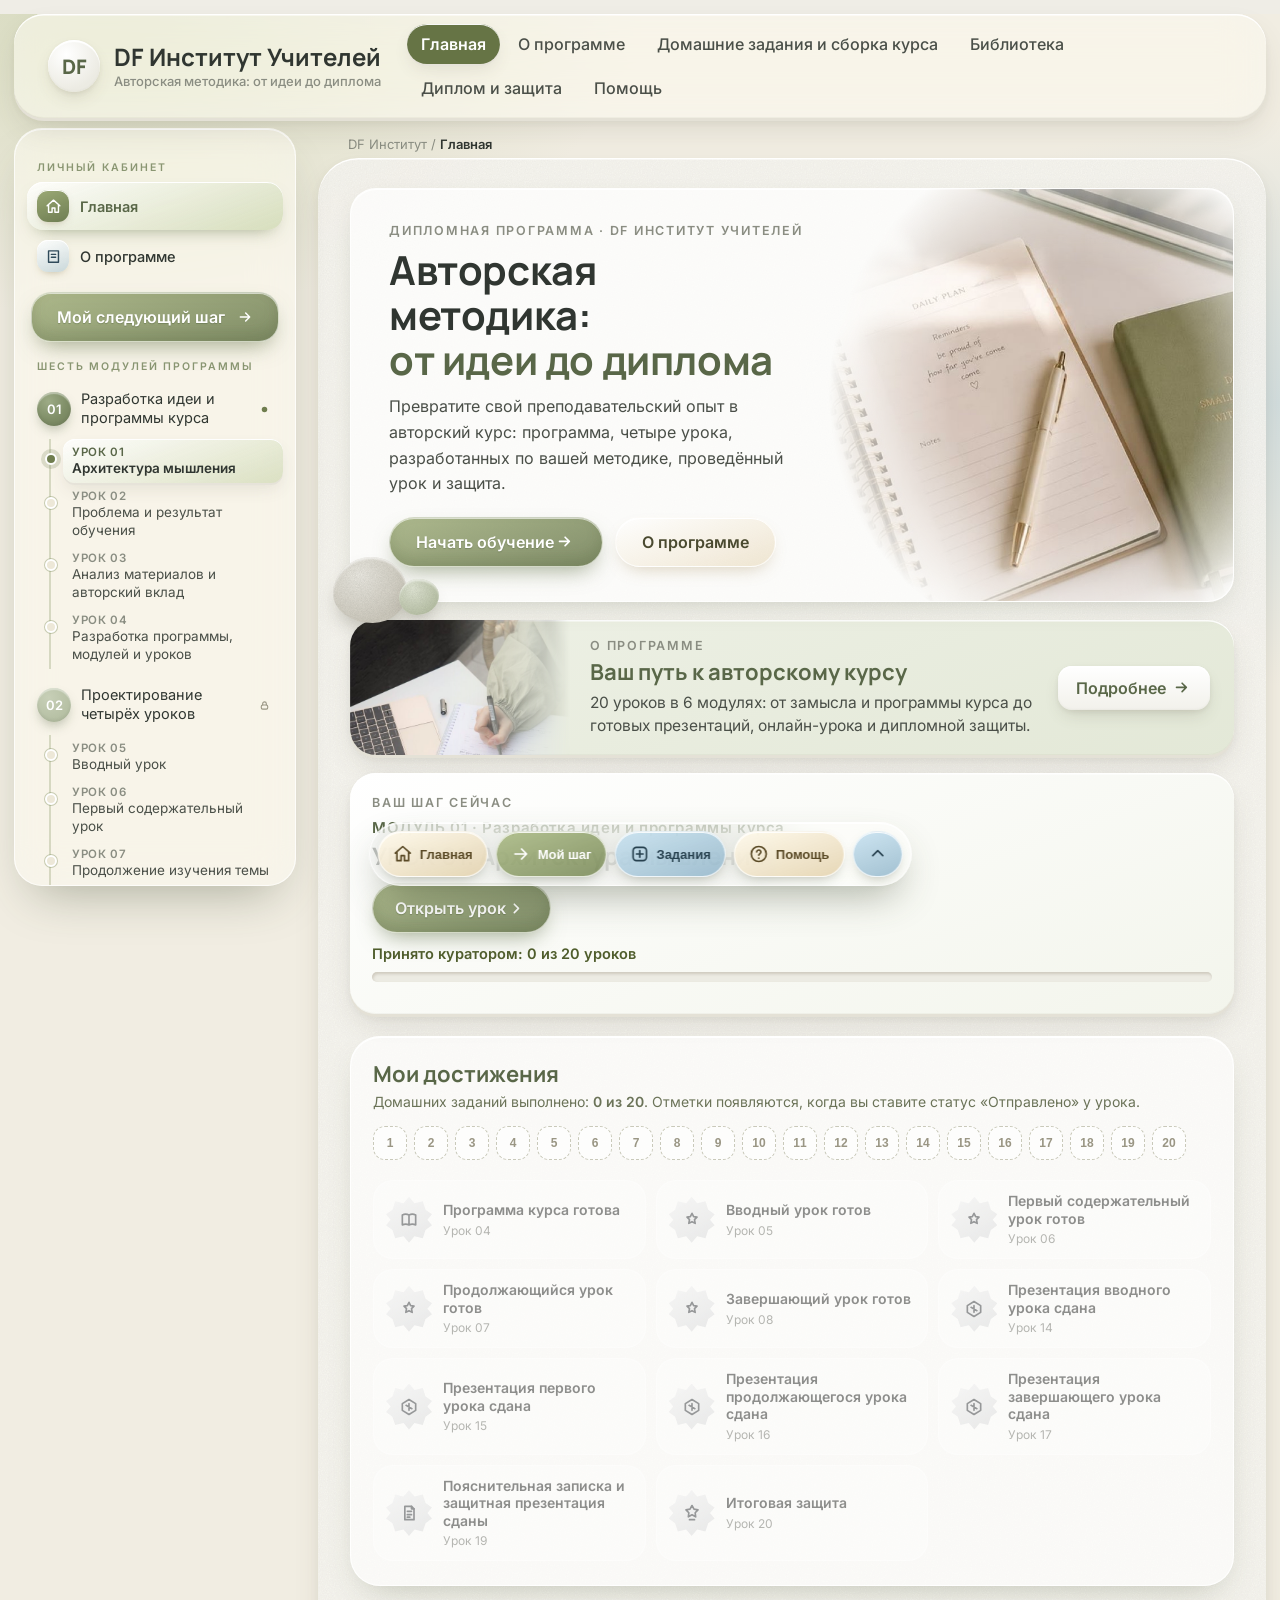
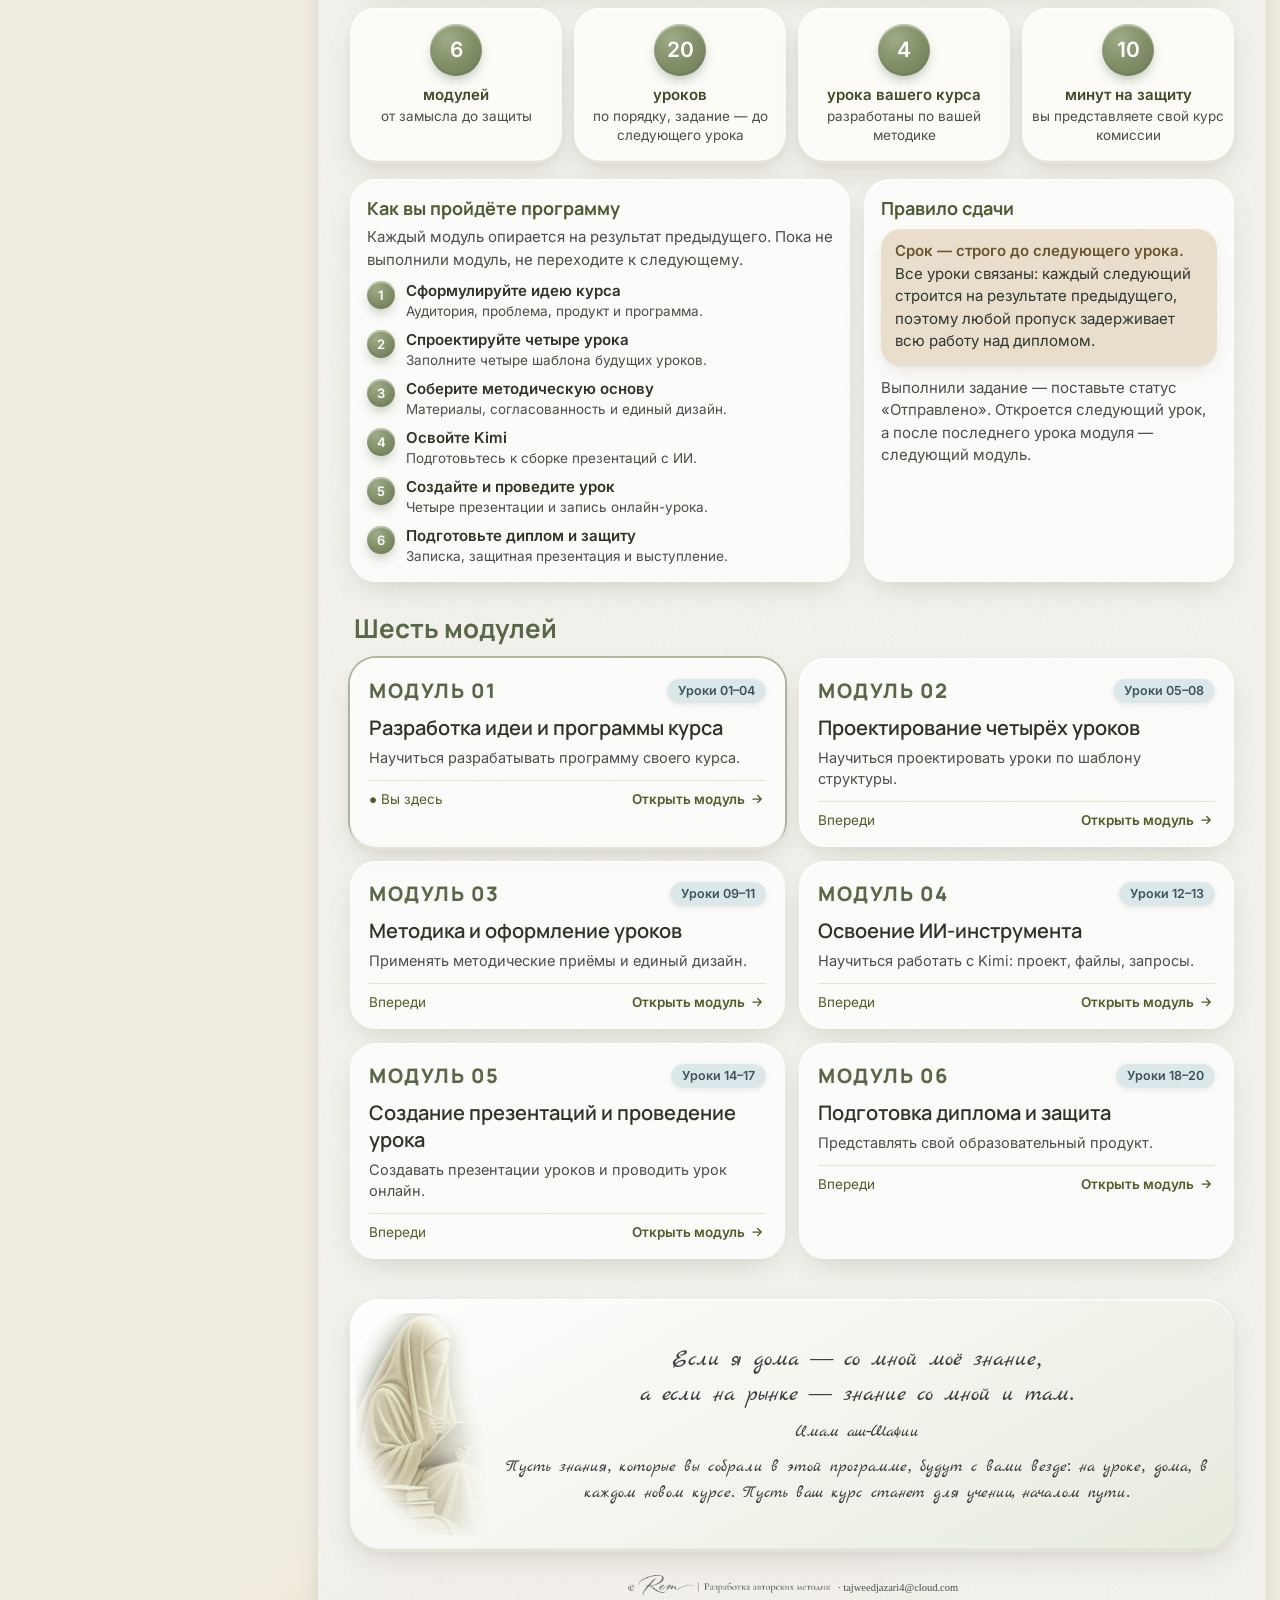
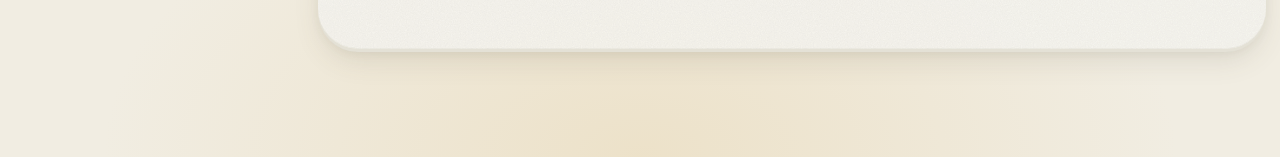
==== preview/index.html @ 0aa02b8a "Урок 1: 19 слайдов, новое ДЗ по шагам (лист замысла и шесть вопросов) Co-Authored-By: Claude Opus 5." ====
<!DOCTYPE html><html lang="ru"><head><meta charset="utf-8"><meta name="viewport" content="width=device-width,initial-scale=1">
<title>Авторская методика: от идеи до диплома · DF Институт Учителей</title><meta name="robots" content="noindex,nofollow">
<link rel="icon" href="icons/icon-192.png" type="image/png"><style>@font-face{font-family:"Marck";src:url(../img/marck.woff2) format("woff2");font-display:swap}
*{box-sizing:border-box}html{scroll-behavior:smooth}
body{margin:0;font-family:"DM Sans","Segoe UI",Arial,sans-serif;color:#2E3328;background:#E9E3D7;-webkit-font-smoothing:antialiased}
a{color:inherit}
.pg{max-width:760px;margin:0 auto;padding:18px 12px 30px}
.board{overflow:hidden;background:#F7F4EC;border-radius:34px;padding:24px 20px 24px;box-shadow:0 30px 60px rgba(120,105,80,.22),inset 0 2px 0 #fff}
.hero{display:flex;align-items:center;gap:14px}
.arch{flex:none;width:130px;height:190px;position:relative;margin-left:-6px}
.arch img{position:absolute;left:50%;bottom:-6px;transform:translateX(-50%);height:196px;opacity:.9}
.htx{flex:1}
.k{font-size:10px;letter-spacing:.16em;color:#7E8C5A;font-weight:700}
h1{font-size:26px;line-height:1.12;margin:6px 0 8px;font-weight:700;color:#3F4A26}h1 em{font-style:normal;color:#7E8C5A}
.lead{font-size:13.5px;line-height:1.55;color:#55594C;margin:0}
.pills{display:flex;gap:9px;margin:18px 0 4px;flex-wrap:wrap}
.p{font-size:13.5px;padding:11px 18px;border-radius:999px;background:#F2EBDB;color:#3E4430;text-decoration:none;box-shadow:5px 6px 12px rgba(160,140,100,.3),-4px -4px 10px #fff;transition:transform .15s}
.p:hover,.ch:hover,.olb:hover,.mat:hover{transform:translateY(-1px)}
.p.on{background:#7E8C5A;color:#fff;box-shadow:5px 7px 14px rgba(100,115,65,.45),inset 0 1px 0 rgba(255,255,255,.35)}
.nums{display:flex;gap:12px;margin:20px 0 6px}.nums div{flex:1;text-align:center;padding:14px 4px;border-radius:24px;background:#F7F4EC;box-shadow:6px 7px 14px rgba(160,145,115,.28),-5px -5px 12px #fff}
.nums b{display:block;width:46px;height:46px;line-height:46px;margin:0 auto 6px;border-radius:50%;font-size:18px;font-weight:700;color:#fff;background:radial-gradient(circle at 35% 30%,#A9B686,#6F7D4E);box-shadow:3px 4px 8px rgba(100,115,65,.4)}
.nums span{font-size:11.5px;color:#55594C}
h2{font-size:20px;font-weight:700;color:#4E5A33;margin:28px 4px 12px}
.bk{position:relative;padding:26px 0 14px;margin-top:6px}.bk img{position:absolute;right:-30px;top:-30px;width:260px;z-index:0;pointer-events:none;filter:saturate(.7)}
.bk h2,.bk p{position:relative;z-index:1}.bk h2{margin:0 0 4px}
.bksub{font-size:13px;color:#55594C;margin:0 4px 12px;line-height:1.5}
.grid{display:grid;grid-template-columns:1fr 1fr;gap:12px}
.card{display:block;text-decoration:none;padding:16px 14px;border-radius:24px;background:#FBF9F3;box-shadow:7px 8px 16px rgba(160,145,115,.26),-5px -5px 12px #fff;position:relative;overflow:hidden}
.card:after{content:"";position:absolute;right:-14px;bottom:-14px;width:58px;height:58px;border-radius:50%;background:radial-gradient(circle at 35% 30%,#F3E7CF,#DCCBA6);opacity:.8}
.card.o:after{background:radial-gradient(circle at 35% 30%,#C9D3AE,#8E9B6B)}
.card b{display:block;font-weight:700;color:#4E5A33;font-size:15px;margin-bottom:4px}.card span{font-size:12.5px;color:#55594C;line-height:1.45;display:block;padding-right:26px}
.card i{display:block;font-style:normal;font-size:12px;font-weight:700;color:#6F7D4E;margin-top:8px}
.box{background:#FBF9F3;border-radius:24px;padding:16px;box-shadow:7px 8px 16px rgba(160,145,115,.26),-5px -5px 12px #fff}
.bt2{display:block;font-weight:700;color:#4E5A33;font-size:16px;margin-bottom:6px}.bp{font-size:13px;line-height:1.5;color:#55594C;margin:0 0 6px}
.olb{display:inline-block;margin-top:6px;font-size:13px;padding:10px 16px;border-radius:999px;background:linear-gradient(150deg,#8E9B6B,#6F7D4E);color:#fff;text-decoration:none;box-shadow:4px 5px 10px rgba(100,115,65,.35);transition:transform .15s}
.steps3{list-style:none;padding:0;margin:0}.steps3 li{font-size:13px;line-height:1.5;color:#55594C;margin-bottom:8px;padding-left:26px;position:relative}.steps3 li b{color:#3F4A26}
.steps3 li:before{content:attr(data-n);position:absolute;left:0;top:1px;width:18px;height:18px;border-radius:50%;background:#7E8C5A;color:#fff;font-size:10px;font-weight:700;text-align:center;line-height:18px}
.calmx,.calm{font-size:12.5px;line-height:1.5;background:rgba(214,222,190,.55);border-radius:14px;padding:9px 12px;color:#3E4430;margin-top:8px}
.warn{font-size:12.5px;line-height:1.5;background:#F4EAD2;border-radius:14px;padding:9px 12px;color:#5A4A26;margin-top:8px}
.bn{font-size:10.5px;letter-spacing:.16em;color:#7E8C5A;font-weight:700;margin:30px 4px 0}
.bh{margin:2px 4px 4px}
.les{background:#FBF9F3;border-radius:24px;padding:13px 14px;margin-bottom:11px;box-shadow:6px 7px 14px rgba(160,145,115,.24),-5px -5px 12px #fff;scroll-margin-top:14px}
.lh{display:flex;align-items:center;gap:12px}
.nm{flex:none;width:40px;height:40px;border-radius:50%;display:flex;align-items:center;justify-content:center;font-size:12.5px;font-weight:700;color:#4E5A33;background:radial-gradient(circle at 35% 30%,#FFFFFF,#E6EAD6);box-shadow:3px 4px 8px rgba(150,140,110,.35),-2px -2px 5px #fff}
.lt{font-size:15.5px;font-weight:700;color:#3F4A26}.tg{margin-left:auto;font-size:11px;color:#6E7A55;font-weight:600;white-space:nowrap}
.ds{font-size:13px;color:#55594C;margin:8px 0 0 52px;line-height:1.5}
.ex{margin:0 0 0 52px}
.ex ol,.ex ul{padding-left:18px;margin:6px 0}.ex li,.ex p{font-size:12.5px;line-height:1.5;color:#55594C}
.more{margin-top:8px;background:#F4F1E7;border-radius:14px;padding:2px 12px}
.more summary{cursor:pointer;font-size:12.5px;font-weight:700;color:#6F7D4E;padding:8px 0;list-style:none}.more summary::-webkit-details-marker{display:none}
.more summary:after{content:" ›";display:inline-block;transition:.2s}.more[open] summary:after{transform:rotate(90deg)}
.mat{margin:10px 0 0 52px;font:inherit;font-size:12.5px;font-weight:700;padding:9px 16px;border:0;border-radius:999px;background:#F2EBDB;color:#4E5A33;cursor:pointer;box-shadow:4px 5px 10px rgba(160,140,100,.3),-3px -3px 8px #fff;transition:transform .15s}
.mat span{display:inline-block;transition:transform .25s}.les.open .mat span{transform:rotate(90deg)}
.les.open .mat{background:#7E8C5A;color:#fff}
.fanw{display:none;flex-wrap:wrap;gap:8px;margin:10px 0 2px 52px;padding:2px 2px 6px}
.les.open .fanw{display:flex}
.ch{flex:none;font-size:12.5px;padding:9px 14px;border-radius:999px;background:#F2EBDB;color:#3E4430;text-decoration:none;white-space:nowrap;box-shadow:4px 5px 10px rgba(160,140,100,.3),-3px -3px 8px #fff;transition:transform .15s}
.les.open .ch{animation:fan .45s calc(var(--i)*.07s) both}
.ch.main{background:#7E8C5A;color:#fff}
@keyframes fan{from{opacity:0;transform:translateX(-30px) rotate(-6deg)}to{opacity:1;transform:none}}
.authorx{display:flex;align-items:center;gap:10px;margin-top:30px;padding:14px 16px 14px 6px;border-radius:24px;overflow:hidden;background:linear-gradient(150deg,#FBF9F3,#E8ECDC);box-shadow:7px 8px 16px rgba(160,145,115,.26),-5px -5px 12px #fff}
.authorx img{flex:none;width:130px;opacity:.95}
.farewell>div{flex:1}
.farewell .ar,.farewell .src,.farewell .wish2{font-family:"Marck",cursive;color:#3A3C3E;text-align:center}
.farewell .ar{font-size:21px;line-height:1.55;margin:0}
.farewell .src{font-size:16px;margin:8px 0 0}
.farewell .wish2{font-size:16px;line-height:1.5;margin:12px 0 0}
footer{display:flex;align-items:center;justify-content:center;gap:6px;margin-top:22px}
footer img{height:25px;opacity:.9}
footer span{font-family:"Crimson Text",Georgia,serif;font-size:9px;color:#4A4C4E;margin-top:6px}
@media(max-width:520px){
 .board{padding:20px 14px 22px;border-radius:28px}
 .arch{width:104px;height:160px}.arch img{height:164px}
 h1{font-size:21px}.lead{font-size:12.5px}
 .ds,.ex,.mat,.fanw{margin-left:0}.ds{margin-top:10px}
 .grid{gap:10px}.card{padding:14px 12px}
 .authorx img{width:100px}.farewell .ar{font-size:18px}.farewell .src,.farewell .wish2{font-size:14px}
 .bk img{width:200px;right:-20px}
}
@media(max-width:360px){.grid{grid-template-columns:1fr}}
/* v2: крупнее шрифт, факты, навигатор, фоновые картинки */
body{font-size:16px}
.k{font-size:11.5px}h1{font-size:32px}.lead{font-size:16px;line-height:1.6}
.p{font-size:15px}h2{font-size:24px}.bksub{font-size:15px}
.card b{font-size:17px}.card span{font-size:14.5px}.card i{font-size:14px}
.bt2{font-size:18px}.bp{font-size:15px}.olb{font-size:15px}
.steps3 li{font-size:15px}.steps3 li:before{width:20px;height:20px;line-height:20px;font-size:11px}
.calmx,.calm,.warn{font-size:14.5px}
.bn{font-size:12.5px}.lt{font-size:17.5px}.tg{font-size:12.5px}.nm{width:44px;height:44px;font-size:14px}
.ds{font-size:15px;margin-left:56px}.ex{margin-left:56px}.ex li,.ex p{font-size:14.5px}.more summary{font-size:14.5px}
.mat{font-size:14.5px;margin-left:56px}.fanw{margin-left:56px}.ch{font-size:14px;padding:10px 15px}
.farewell .ar{font-size:23px}.farewell .src{font-size:17px}.farewell .wish2{font-size:17px}
footer span{font-size:10.5px}footer img{height:28px}
.facts{display:grid;grid-template-columns:repeat(4,minmax(0,1fr));gap:12px;margin:22px 0 6px}
.facts>div{display:flex;flex-direction:column;align-items:center;text-align:center;gap:8px;padding:16px 10px;border-radius:24px;background:#F7F4EC;box-shadow:6px 7px 14px rgba(160,145,115,.28),-5px -5px 12px #fff}
.facts b{width:52px;height:52px;line-height:52px;border-radius:50%;font-size:21px;font-weight:700;color:#fff;background:radial-gradient(circle at 35% 30%,#A9B686,#6F7D4E);box-shadow:3px 4px 8px rgba(100,115,65,.4)}
.facts span{font-size:13.5px;line-height:1.4;color:#55594C}.facts strong{display:block;font-size:15px;color:#3F4A26;margin-bottom:2px}
.navg{display:grid;grid-template-columns:repeat(3,minmax(0,1fr));gap:12px;counter-reset:m}
.mod{position:relative;display:flex;flex-direction:column;gap:3px;padding:16px 14px 16px;border-radius:24px;text-decoration:none;background:#FBF9F3;box-shadow:7px 8px 16px rgba(160,145,115,.26),-5px -5px 12px #fff;transition:transform .15s}
.mod:hover{transform:translateY(-2px)}
.mod.o{background:linear-gradient(150deg,#FBF9F3,#E8ECDC)}
.mn{width:34px;height:34px;line-height:34px;text-align:center;border-radius:50%;font-weight:700;font-size:15px;color:#fff;background:radial-gradient(circle at 35% 30%,#A9B686,#6F7D4E);margin-bottom:6px}
.mod b{font-size:17px;color:#3F4A26}.mod small{font-size:13px;font-weight:700;color:#7E8C5A}.mod em{font-style:normal;font-size:14px;line-height:1.4;color:#55594C;margin-top:4px}
.bgimg{position:relative;height:0;z-index:0;pointer-events:none}
.bgimg img{position:absolute;opacity:.85}
.bgimg.l img{width:330px;right:-60px;top:-40px}
.bgimg.r img{width:280px;right:-50px;top:-30px}
h2,.bn,.bh,.bksub,.box,.les,.grid{position:relative;z-index:1}
@media(max-width:720px){.facts{grid-template-columns:repeat(2,minmax(0,1fr))}.navg{grid-template-columns:repeat(2,minmax(0,1fr))}}
@media(max-width:520px){
 h1{font-size:25px}.lead{font-size:15px}
 .ds,.ex,.mat,.fanw{margin-left:0}
 .bgimg.l img{width:240px;right:-50px}.bgimg.r img{width:200px;right:-40px}
 .farewell .ar{font-size:19px}.farewell .src,.farewell .wish2{font-size:15px}
 .mod{padding:14px 12px}.mod em{font-size:13px}
}
/* v3: фон по бокам, шире колонка */
.pg{max-width:900px;position:relative;z-index:1}
.sidebg{position:fixed;inset:0;z-index:0;pointer-events:none;overflow:hidden}
.sidebg img{position:absolute;opacity:.75}
.sidebg .sl{width:min(560px,42vw);left:-120px;top:12vh}
.sidebg .sr{width:min(480px,36vw);right:-110px;bottom:4vh}
@media(max-width:1100px){.sidebg{display:none}}
@media(max-width:520px){
 .grid{grid-template-columns:1fr}
 .hero{flex-direction:column;align-items:flex-start;gap:0}
 .arch{width:100%;height:150px;margin:0}.arch img{height:160px;left:50%}
 .card span{padding-right:30px}
}
/* v4: контраст текста + новые блоки */
.lead,.bksub,.card span,.bp,.steps3 li,.ds,.ex li,.ex p,.facts span,.mod em,.nums span{color:#33372D}
.k,.bn,.mod small,.card i,.tg{color:#4F5D2C}
h1 em{color:#5F6E36}
.p{color:#2E3328}
.pills{gap:8px}.p{padding:10px 15px;font-size:14.5px}
.cont{margin:18px 0 6px;padding:18px;border-radius:24px;background:linear-gradient(150deg,#FBF9F3,#E8ECDC);box-shadow:7px 8px 16px rgba(160,145,115,.26),-5px -5px 12px #fff}
.ctop{display:flex;justify-content:space-between;align-items:baseline;gap:10px;flex-wrap:wrap}.ctop b{font-size:18px;color:#3F4A26}.ctop span{font-size:14.5px;font-weight:700;color:#4F5D2C}
.bar{height:10px;border-radius:99px;background:#E6E0CF;margin:10px 0 10px;overflow:hidden;box-shadow:inset 1px 2px 3px rgba(120,105,80,.25)}.bar i{display:block;height:100%;border-radius:99px;background:linear-gradient(90deg,#A9B686,#6F7D4E);transition:width .4s}
.cont p{font-size:15.5px;color:#2E3328;margin:0 0 4px}
.mgoal{display:grid;grid-template-columns:repeat(3,minmax(0,1fr));gap:8px;margin:8px 0 14px}
.mgoal div{background:rgba(214,222,190,.5);border-radius:16px;padding:10px 12px;font-size:14px;line-height:1.45;color:#2E3328}
.mgoal b{display:block;font-size:12px;letter-spacing:.06em;text-transform:uppercase;color:#4F5D2C;margin-bottom:3px}
.row{display:flex;align-items:center;gap:10px;flex-wrap:wrap;margin:10px 0 0 56px}.row .mat{margin:0}
.stl{font-size:13.5px;color:#33372D;display:flex;align-items:center;gap:6px}
.sts{font:inherit;font-size:13.5px;padding:8px 10px;border-radius:999px;border:1px solid #DCD3BF;background:#fff;color:#2E3328}
.les[data-st="Принято"] .nm{background:radial-gradient(circle at 35% 30%,#A9B686,#6F7D4E);color:#fff}
.les[data-st="Требуется доработка"] .sts{border-color:#C9A24E;background:#FBF2DC}
.les[data-st="Принято"] .sts{border-color:#8E9B6B;background:#EEF2E2}
.ch.add{background:transparent;box-shadow:none;border:1.5px solid #CFC5AE;color:#3E4430}
.legend{display:flex;gap:8px;flex-wrap:wrap;margin:0 4px 10px}.legend .ch{font-size:13px;padding:7px 12px;cursor:default}
.st5 li{margin-bottom:6px}.mk{background:#FFE36A;border-radius:4px;padding:0 3px}.mk2{background:#E3E9D2;border-radius:4px;padding:0 3px}
.lib{display:grid;grid-template-columns:repeat(2,minmax(0,1fr));gap:6px 20px}
.libg b{display:block;font-size:16px;color:#3F4A26;margin:6px 0 4px}.libg ul{margin:0 0 8px;padding-left:18px}.libg li{font-size:14.5px;line-height:1.6}
.libg a{color:#3B4722;text-decoration-color:#B9C2A8;text-underline-offset:3px}
.pf{display:grid;grid-template-columns:repeat(2,minmax(0,1fr));gap:8px}
.pfi{display:flex;gap:10px;align-items:flex-start;padding:8px;border-radius:14px;cursor:pointer}.pfi input{width:20px;height:20px;accent-color:#6F7D4E;margin-top:2px;flex:none}
.pfi b{display:block;font-size:15px;color:#2E3328}.pfi small{font-size:13px;color:#4A4E42}
.qa{background:#F4F1E7}.qa p{font-size:14.5px;line-height:1.55;color:#2E3328;margin:0 0 10px}
.gl{display:grid;grid-template-columns:repeat(2,minmax(0,1fr));gap:10px 20px}
.gi b{display:block;font-size:15.5px;color:#3F4A26}.gi span{font-size:14.5px;line-height:1.5;color:#33372D}
@media(max-width:720px){.mgoal,.lib,.pf,.gl{grid-template-columns:1fr}}
@media(max-width:520px){.row{margin-left:0}.p{font-size:14px;padding:9px 13px}}
.more summary{color:#3F4A26}html{scroll-behavior:auto}
.rule{margin:0 4px 12px;padding:12px 14px;border-radius:16px;background:#F4EAD2;color:#3A3020;font-size:15px;line-height:1.5;box-shadow:inset 0 0 0 1.5px #E2CFA0}.rule b{color:#5A4214}
/* v6: архитектура личного кабинета */
body{background:#EEE9DD}
.sidebar{position:fixed;inset:0 auto 0 0;width:286px;background:#F7F4EC;padding:20px 14px 24px;overflow:auto;z-index:40;box-shadow:8px 0 30px rgba(120,105,80,.16);border-radius:0 28px 28px 0}
.brand{display:flex;gap:10px;align-items:center;padding:0 6px 16px;margin-bottom:4px;border-bottom:1px solid #E2DCCB;text-decoration:none}
.brand img{width:44px;height:44px;object-fit:cover;object-position:top;border-radius:14px;background:#E8ECDC}
.brand b{display:block;font-size:13px;letter-spacing:.14em;color:#3F4A26}.brand small{font-size:10px;letter-spacing:.1em;color:#4F5D2C}
.label{font-size:11px;letter-spacing:.15em;color:#6E7A55;font-weight:800;margin:20px 10px 8px;text-transform:uppercase}
.nav{display:block;padding:10px 12px;margin:2px 0;border-radius:14px;color:#33372D;text-decoration:none;font-size:15px}
.nav:hover,.modnav:hover{background:#EFEADC}.nav.active,.modnav.active{background:#E3E9D2;color:#2E3328;font-weight:700}
.sgo{display:block;text-align:center;margin:10px 4px 0;padding:11px;border-radius:999px;background:linear-gradient(150deg,#8E9B6B,#6F7D4E);color:#fff;font-weight:700;font-size:14.5px;text-decoration:none;box-shadow:4px 5px 10px rgba(100,115,65,.35)}
.modnav{display:flex;gap:10px;align-items:center;padding:9px 10px;margin:2px 0;border-radius:14px;text-decoration:none;color:#33372D;font-size:14.5px;line-height:1.3}
.mb{flex:none;width:34px;height:34px;line-height:34px;text-align:center;border-radius:50%;font-weight:700;font-size:13px;color:#fff;background:radial-gradient(circle at 35% 30%,#A9B686,#6F7D4E)}
.mt{flex:1}.modnav i{font-style:normal;font-size:13px}
.modnav.done i:after{content:"✓";color:#5F6E36;font-weight:700}.modnav.cur i:after{content:"●";color:#6F7D4E}.modnav.lock i:after{content:"🔒";font-size:11px;opacity:.6}
.modnav.lock{color:#8D8A7E}.modnav.lock .mb{background:#CFC9B8}
main{margin-left:286px;min-width:0}
.top{position:sticky;top:0;z-index:20;height:60px;display:flex;align-items:center;gap:12px;padding:0 30px;background:rgba(247,244,236,.94);backdrop-filter:blur(6px);border-bottom:1px solid #E2DCCB;font-size:14px;color:#4F5D2C}
.top b{color:#2E3328}
.burger{display:none;border:0;background:linear-gradient(150deg,#8E9B6B,#6F7D4E);color:#fff;font-size:18px;width:42px;height:42px;border-radius:14px;cursor:pointer}
.content{max-width:980px;margin:0 auto;padding:28px 30px 60px}
.page{display:none}.page.active{display:block}
.ph{margin:6px 0 10px}
.hero{background:#F7F4EC;border-radius:30px;padding:20px 24px;box-shadow:10px 14px 30px rgba(120,105,80,.18),inset 0 2px 0 #fff}
.step{margin:18px 0 6px;padding:22px;border-radius:26px;background:linear-gradient(150deg,#FBF9F3,#DFE6CC);box-shadow:8px 10px 20px rgba(140,130,95,.28),-5px -5px 12px #fff;border:2px solid #C9D3AE}
.sk{font-size:12px;letter-spacing:.16em;font-weight:700;color:#4F5D2C}
.sw{font-size:15px;font-weight:800;letter-spacing:.04em;color:#4F5D2C;margin-top:8px}
.sn{font-size:24px;font-weight:700;color:#2E3328;margin:4px 0 6px;line-height:1.25}
.smsg{font-size:15px;font-weight:700;color:#3A5016;background:#fff;border-radius:12px;padding:8px 12px;margin:6px 0}
.olb.big{font-size:16px;padding:12px 22px;margin:6px 0 12px}
.grid2{display:grid;grid-template-columns:1.15fr .85fr;gap:14px;margin-top:18px}
.steps6{list-style:none;margin:10px 0 0;padding:0;display:grid;gap:10px}.steps6 li{display:flex;gap:11px;align-items:flex-start}
.dot{flex:none;width:28px;height:28px;line-height:28px;text-align:center;border-radius:50%;font-size:13px;font-weight:800;color:#fff;background:radial-gradient(circle at 35% 30%,#A9B686,#6F7D4E)}
.steps6 b{display:block;font-size:15px;color:#2E3328}.steps6 small{font-size:13.5px;color:#4A4E42}
.rule{margin:8px 0 0}
.mcards{display:grid;grid-template-columns:repeat(2,minmax(0,1fr));gap:14px}
.mcard{display:block;text-decoration:none;padding:18px;border-radius:24px;background:#FBF9F3;box-shadow:7px 8px 16px rgba(160,145,115,.26),-5px -5px 12px #fff;transition:transform .15s}
.mcard:hover{transform:translateY(-2px)}
.mtop{display:flex;justify-content:space-between;align-items:center;gap:8px}
.mno{font-size:20px;font-weight:800;letter-spacing:.08em;color:#5F6E36}
.tag{font-size:12.5px;font-weight:700;color:#4F5D2C;background:#E8ECDC;border-radius:999px;padding:5px 11px;white-space:nowrap}
.mcard h3{font-size:19px;color:#2E3328;margin:10px 0 6px}.mcard p{font-size:14.5px;color:#33372D;margin:0 0 12px;line-height:1.45}
.mfoot{display:flex;justify-content:space-between;border-top:1px solid #E8E2D2;padding-top:10px;font-size:13.5px;color:#4F5D2C}
.mcard.cur{box-shadow:0 0 0 2.5px #7E8C5A,7px 8px 16px rgba(160,145,115,.26)}.mcard.lock{opacity:.62}
/* страница модуля */
.mhero{background:#F7F4EC;border-radius:30px;padding:24px 26px;box-shadow:10px 14px 30px rgba(120,105,80,.18),inset 0 2px 0 #fff}
.mbig{font-size:clamp(40px,6vw,64px);line-height:1;font-weight:800;letter-spacing:.06em;color:#7E8C5A}
.mhero h1{font-size:30px;margin:8px 0 10px}
.mst{font-size:15px;font-weight:700;color:#4F5D2C;margin:12px 0 4px}
.msec.lock .mst{color:#7A6A42}
.acts{display:grid;grid-template-columns:repeat(3,minmax(0,1fr));gap:10px;margin:16px 0 22px}
.acts div{background:#FBF9F3;border-radius:18px;padding:13px 14px;box-shadow:5px 6px 12px rgba(160,145,115,.22),-4px -4px 10px #fff}
.acts b{display:block;font-size:14.5px;color:#3F4A26}.acts span{font-size:13.5px;color:#33372D;line-height:1.4}
.les{padding:20px 22px;margin-bottom:16px;scroll-margin-top:76px}
.lhd{display:flex;align-items:center;gap:10px;flex-wrap:wrap}
.ubig{font-size:clamp(28px,4vw,38px);line-height:1;font-weight:800;letter-spacing:.06em;color:#7E8C5A}
.kind{font-size:12.5px;font-weight:700;color:#4F5D2C;background:#EEF2E2;border-radius:999px;padding:5px 11px}
.les h3.lt{display:block;font-size:22px;line-height:1.25;color:#2E3328;margin:10px 0 2px}
.les .ds,.les .ex,.les .row,.les .fanw{margin-left:0}
.now,.okm{display:none;font-size:12.5px;font-weight:700;border-radius:999px;padding:4px 11px}
.now{color:#fff;background:#6F7D4E}.okm{color:#4F5D2C;background:#E3E9D2}
.les.cur{box-shadow:0 0 0 2.5px #7E8C5A,8px 10px 18px rgba(140,130,95,.3)}
.les.cur .now,.les.done .okm{display:inline-block}
.lockn{display:none;margin-top:8px;font-size:14.5px;color:#6E6650}
.les.lock{background:#F1EDE3;box-shadow:none;border:1.5px dashed #D8D0BC}
.les.lock .ubig{color:#B8B19F}.les.lock h3.lt{color:#8D8A7E}
.les.lock .lockn{display:block}.les.lock .lbody{display:none}
.ch.pres{background:#7E8C5A;color:#fff}
.ch.skl{background:#E3E9D2;color:#2E3328;box-shadow:4px 5px 10px rgba(130,140,100,.3),-3px -3px 8px #fff}
.endm{margin-top:22px;display:flex;justify-content:space-between;align-items:center;gap:16px;padding:20px 22px;border-radius:24px;background:linear-gradient(150deg,#FBF9F3,#E8ECDC);box-shadow:7px 8px 16px rgba(160,145,115,.26),-5px -5px 12px #fff}
.endm b{font-size:19px;color:#3F4A26}.endm p{font-size:14.5px;color:#33372D;margin:4px 0 0}
.endlock{display:none}.msec:not(.done) .endlock{display:block}.msec:not(.done) .endm .olb{opacity:.45;pointer-events:none}
.shade{display:none}
.farewell{margin-top:40px}
@media(max-width:900px){
 .sidebar{transform:translateX(-105%);transition:transform .25s;width:min(310px,86vw)}
 body.navon .sidebar{transform:none}body.navon .shade{display:block;position:fixed;inset:0;background:rgba(40,40,30,.35);z-index:35}
 main{margin-left:0}.burger{display:block}.top{padding:0 14px}
 .content{padding:18px 14px 50px}
 .grid2,.mcards,.acts{grid-template-columns:1fr}
 .endm{flex-direction:column;align-items:flex-start}
}
@media(max-width:520px){.les{padding:16px}.les h3.lt{font-size:19px}.mhero{padding:18px}.mhero h1{font-size:24px}.sn{font-size:20px}}
/* v7: академический дизайн DF Института */
@font-face{font-family:Manrope;font-weight:600;src:url(img/manrope-cyrillic-600-normal.woff2) format("woff2");unicode-range:U+0400-045F,U+0490-0491,U+04B0-04B1,U+2116}
@font-face{font-family:Manrope;font-weight:700;src:url(img/manrope-cyrillic-700-normal.woff2) format("woff2");unicode-range:U+0400-045F,U+0490-0491,U+04B0-04B1,U+2116}
@font-face{font-family:Manrope;font-weight:800;src:url(img/manrope-cyrillic-800-normal.woff2) format("woff2");unicode-range:U+0400-045F,U+0490-0491,U+04B0-04B1,U+2116}
@font-face{font-family:Manrope;font-weight:600;src:url(img/manrope-latin-600-normal.woff2) format("woff2")}
@font-face{font-family:Manrope;font-weight:700;src:url(img/manrope-latin-700-normal.woff2) format("woff2")}
@font-face{font-family:Manrope;font-weight:800;src:url(img/manrope-latin-800-normal.woff2) format("woff2")}
@font-face{font-family:Inter;font-weight:400;src:url(img/inter-cyrillic-400-normal.woff2) format("woff2");unicode-range:U+0400-045F,U+0490-0491,U+04B0-04B1,U+2116}
@font-face{font-family:Inter;font-weight:500;src:url(img/inter-cyrillic-500-normal.woff2) format("woff2");unicode-range:U+0400-045F,U+0490-0491,U+04B0-04B1,U+2116}
@font-face{font-family:Inter;font-weight:600;src:url(img/inter-cyrillic-600-normal.woff2) format("woff2");unicode-range:U+0400-045F,U+0490-0491,U+04B0-04B1,U+2116}
@font-face{font-family:Inter;font-weight:400;src:url(img/inter-latin-400-normal.woff2) format("woff2")}
@font-face{font-family:Inter;font-weight:500;src:url(img/inter-latin-500-normal.woff2) format("woff2")}
@font-face{font-family:Inter;font-weight:600;src:url(img/inter-latin-600-normal.woff2) format("woff2")}
:root{--milk:#F7F6F1;--white:#FFFFFF;--sage:#E7EBDD;--olive:#7F8E67;--dolive:#596748;--blue:#DCE7E9;--sand:#E9DDCB;--ink:#303631;--cap:#8A8D82;
 --emb:0 1px 0 rgba(255,255,255,.9) inset,0 -1px 0 rgba(48,54,49,.05) inset,0 10px 26px rgba(70,72,55,.09),0 2px 5px rgba(70,72,55,.06)}
body{background:var(--milk);color:var(--ink);font-family:Inter,"Segoe UI",Arial,sans-serif;font-size:16px}
h1,h2,h3,.mbig,.ubig,.mno,.sn,.bt2,.lt,.mcard h3,.logo b,.endm b{font-family:Manrope,Inter,sans-serif}
h1{font-size:40px;font-weight:700;color:var(--ink);letter-spacing:-.01em}h1 em{color:var(--dolive);font-style:normal}
h2{font-size:26px;font-weight:700;color:var(--dolive)}h3,.mcard h3{font-size:20px;font-weight:600}
.k,.sk,.label,.mgoal b{color:var(--cap);font-family:Inter,sans-serif;font-weight:600;font-size:12.5px;letter-spacing:.14em}
.lead,.bp,.ds,.card span,.steps6 small,.acts span,.mcard p,.endm p,.facts span,.ex li,.ex p,.gi span,.qa p{color:#4A4F48}
/* шапка */
.mast{position:fixed;top:0;left:0;right:0;height:104px;z-index:50;display:flex;align-items:center;gap:26px;padding:0 34px;background:var(--white);box-shadow:0 1px 0 #ECEAE2,0 8px 24px rgba(70,72,55,.06)}
.logo{display:flex;align-items:center;gap:14px;text-decoration:none;flex:none}
.lg{width:52px;height:52px;border-radius:15px;display:grid;place-items:center;font:800 20px Manrope,sans-serif;color:var(--dolive);background:linear-gradient(160deg,#FFFFFF,#EEF0E6);box-shadow:inset 0 1px 0 #fff,inset 0 -2px 3px rgba(89,103,72,.12),0 4px 10px rgba(70,72,55,.14)}
.logo b{display:block;font-size:24px;font-weight:700;color:var(--ink);line-height:1.15}.logo small{display:block;font-size:13px;color:var(--cap);font-weight:500;margin-top:2px}
.topnav{display:flex;gap:4px;margin-left:auto;flex-wrap:wrap}
.topnav a{font-size:16px;font-weight:500;color:#4A4F48;text-decoration:none;padding:10px 14px;border-radius:12px}
.topnav a:hover{background:var(--milk)}.topnav a.active{color:var(--dolive);background:var(--sage);font-weight:600}
.sidebar{top:104px;border-radius:0 24px 0 0;background:var(--white);width:290px;box-shadow:1px 0 0 #ECEAE2;padding-top:10px}
main{margin-left:290px;padding-top:104px}
.crumbs{max-width:980px;margin:0 auto;padding:16px 30px 0;font-size:13px;color:var(--cap)}.crumbs b{color:var(--ink)}
.content{padding-top:12px}
.nav,.modnav{color:var(--ink)}.nav.active,.modnav.active{background:var(--sage);color:var(--dolive)}
.mb,.dot,.facts b{background:linear-gradient(160deg,#93A27A,#6E7D57);box-shadow:inset 0 1px 0 rgba(255,255,255,.35),inset 0 -2px 3px rgba(0,0,0,.12),0 3px 7px rgba(89,103,72,.3)}
.modnav.lock .mb{background:#E3E2DA;color:#9A9C92;box-shadow:inset 0 1px 0 #fff}
/* кнопки выпуклые, тиснение */
.btn3d,.olb,.sgo{display:inline-flex;align-items:center;justify-content:center;min-height:48px;padding:0 24px;border-radius:14px;font:600 16px Inter,sans-serif;color:#fff;text-decoration:none;border:0;cursor:pointer;
 background:linear-gradient(180deg,#93A27A 0%,#7F8E67 55%,#717F5B 100%);
 box-shadow:inset 0 1px 0 rgba(255,255,255,.45),inset 0 -2px 0 rgba(48,54,49,.18),0 6px 14px rgba(89,103,72,.28),0 1px 2px rgba(48,54,49,.15);transition:transform .15s,box-shadow .15s}
.btn3d:hover,.olb:hover,.sgo:hover{transform:translateY(-1px)}
.btn3d:active,.olb:active{transform:translateY(1px);box-shadow:inset 0 2px 4px rgba(48,54,49,.25)}
.btn3d.alt{color:var(--dolive);background:linear-gradient(180deg,#FFFFFF,#EFEFE8);box-shadow:inset 0 1px 0 #fff,inset 0 -2px 0 rgba(89,103,72,.12),0 5px 12px rgba(70,72,55,.12),0 0 0 1px #E2E3D9}
.sgo{display:flex;margin:10px 6px 0}
.olb.big{min-height:50px;font-size:16px}
.mat,.ch{min-height:46px;display:inline-flex;align-items:center;border-radius:14px;font-family:Inter,sans-serif;font-weight:600;font-size:15px;padding:0 18px;color:var(--dolive);
 background:linear-gradient(180deg,#FFFFFF,#F1F1EA);box-shadow:inset 0 1px 0 #fff,inset 0 -2px 0 rgba(89,103,72,.1),0 4px 10px rgba(70,72,55,.1),0 0 0 1px #E4E4DA}
.les.open .mat,.ch.main,.ch.pres{color:#fff;background:linear-gradient(180deg,#93A27A,#7F8E67 55%,#717F5B);box-shadow:inset 0 1px 0 rgba(255,255,255,.45),inset 0 -2px 0 rgba(48,54,49,.18),0 5px 12px rgba(89,103,72,.26)}
.ch.skl{color:var(--ink);background:linear-gradient(180deg,#EAF1F2,#DCE7E9);box-shadow:inset 0 1px 0 #fff,inset 0 -2px 0 rgba(60,90,100,.1),0 4px 10px rgba(70,90,95,.12)}
.ch.add{background:transparent;box-shadow:0 0 0 1.5px #D9D8CE;color:#4A4F48}
.sts{min-height:44px;border-radius:12px;border:1px solid #E0E0D6;font-family:Inter,sans-serif}
/* карточки — белые, тиснение */
.box,.card,.les,.mcard,.mhero,.acts div,.facts>div,.hero,.endm{background:var(--white);border-radius:22px;box-shadow:var(--emb)}
.facts>div{min-height:118px}
.card.o{background:var(--blue)}.card:after{display:none}
.rule{background:var(--sand);box-shadow:none;color:var(--ink);border-radius:16px}.rule b{color:#6B5530}
.warn{background:var(--sand)}.calm,.calmx{background:var(--blue);color:var(--ink)}
.mgoal div{background:var(--milk);box-shadow:inset 0 0 0 1px #ECEBE3}
.mgoal div:nth-child(2){background:var(--sage)}.mgoal div:nth-child(3){background:var(--blue)}
.acts div:nth-child(2){background:#FBFBF8}
.step{background:var(--white);border:0;box-shadow:var(--emb),inset 4px 0 0 var(--olive)}
.sw{color:var(--dolive)}.sn{color:var(--ink)}
.smsg{background:var(--sage);color:var(--dolive)}
.bar{background:#ECEBE3}.bar i{background:linear-gradient(90deg,#A3B18A,#7F8E67)}
.mbig,.ubig{color:var(--dolive)}.mno{color:var(--dolive)}
.tag,.kind{background:var(--blue);color:#3E5358}
.mcard.cur{box-shadow:var(--emb),0 0 0 2px var(--olive)}
.les.cur{box-shadow:var(--emb),0 0 0 2px var(--olive)}
.les.lock{background:#F2F1EB;border:1.5px dashed #DDDCD2}
.now{background:var(--olive)}.okm{background:var(--sage);color:var(--dolive)}
.endm{background:linear-gradient(150deg,#FFFFFF,var(--sage))}
.qa,.more{background:var(--milk)}
/* первый экран с картинкой, растворённой в фоне */
.hero2{position:relative;display:grid;grid-template-columns:1.05fr .95fr;align-items:center;min-height:290px;border-radius:24px;overflow:hidden;background:linear-gradient(110deg,#FFFFFF 40%,#F3F3EC);box-shadow:var(--emb)}
.hero2 .htx{padding:34px 10px 34px 38px;position:relative;z-index:2}
.hero2 h1{margin:10px 0 12px}
.hbtns{display:flex;gap:12px;flex-wrap:wrap;margin-top:20px}
.himg{position:relative;align-self:stretch;min-height:290px}
.himg img{position:absolute;inset:0;width:100%;height:100%;object-fit:cover;
 -webkit-mask-image:radial-gradient(ellipse 75% 80% at 62% 50%,#000 40%,transparent 78%);mask-image:radial-gradient(ellipse 75% 80% at 62% 50%,#000 40%,transparent 78%)}
.aboutb{display:flex;align-items:center;gap:20px;margin:18px 0 6px;min-height:132px;border-radius:24px;background:var(--sage);text-decoration:none;overflow:hidden;box-shadow:var(--emb)}
.aimg{flex:none;width:220px;align-self:stretch;position:relative}
.aimg img{position:absolute;inset:0;width:100%;height:100%;object-fit:cover;-webkit-mask-image:linear-gradient(90deg,#000 45%,transparent 100%);mask-image:linear-gradient(90deg,#000 45%,transparent 100%)}
.atx{flex:1;padding:18px 0}.atx b{display:block;font:700 22px Manrope,sans-serif;color:var(--dolive);margin:4px 0}.atx span{font-size:15.5px;color:#4A4F48;line-height:1.5}
.ago{flex:none;margin-right:24px;font-weight:600;color:var(--dolive);padding:12px 18px;border-radius:14px;background:linear-gradient(180deg,#fff,#F1F1EA);box-shadow:inset 0 1px 0 #fff,0 4px 10px rgba(70,72,55,.1)}
.phead{display:grid;grid-template-columns:1fr 300px;align-items:center;gap:10px;min-height:170px;margin-bottom:10px}
.pimg{position:relative;height:190px}
.pimg img{position:absolute;inset:0;width:100%;height:100%;object-fit:cover;-webkit-mask-image:radial-gradient(ellipse 70% 72% at 50% 50%,#000 38%,transparent 76%);mask-image:radial-gradient(ellipse 70% 72% at 50% 50%,#000 38%,transparent 76%)}
.farewell{background:linear-gradient(150deg,#FFFFFF,var(--sage))}
@media(max-width:1180px){.topnav{display:none}}
@media(max-width:900px){
 .mast{height:72px;padding:0 14px;gap:12px}.lg{width:44px;height:44px;font-size:17px}.logo b{font-size:17px}.logo small{font-size:11.5px}
 .sidebar{top:0;z-index:60;border-radius:0 24px 24px 0}body.navon .shade{z-index:55}
 main{margin-left:0;padding-top:72px}.crumbs{padding:12px 14px 0}
 h1{font-size:29px}h2{font-size:22px}
 .hero2{grid-template-columns:1fr}.hero2 .htx{padding:26px 20px 6px}.himg{min-height:200px;order:-1}
 .himg img{-webkit-mask-image:radial-gradient(ellipse 72% 68% at 50% 52%,#000 32%,transparent 74%);mask-image:radial-gradient(ellipse 72% 68% at 50% 52%,#000 32%,transparent 74%)}
 .aboutb{flex-wrap:wrap;gap:0}.aimg{width:100%;height:130px}.aimg img{-webkit-mask-image:radial-gradient(ellipse 70% 80% at 50% 40%,#000 25%,transparent 75%);mask-image:radial-gradient(ellipse 70% 80% at 50% 40%,#000 25%,transparent 75%)}
 .atx{padding:6px 18px}.ago{margin:8px 18px 18px}
 .phead{grid-template-columns:1fr}.pimg{height:170px;order:-1}
}
.mbig{font-size:clamp(30px,4.5vw,48px)}
.ubig{font-size:clamp(25px,3.6vw,34px)}
/* v8: уроки в навигаторе, всё открыто, просмотр презентаций */
.sls{margin:0 0 8px 27px;padding-left:12px;border-left:2px solid #ECEBE3}
.sl{display:block;padding:6px 8px;border-radius:10px;text-decoration:none;font-size:13.5px;line-height:1.3;color:#4A4F48}
.sl b{display:block;font-size:11.5px;letter-spacing:.06em;text-transform:uppercase;color:var(--cap);font-weight:600}
.sl:hover{background:var(--milk)}
.sl.cur{background:var(--sage);color:var(--ink);font-weight:600}.sl.cur b{color:var(--dolive)}
.sl.done b:after{content:" ✓";color:var(--dolive)}
.modnav.lock{color:var(--ink)}.modnav.lock .mb{background:linear-gradient(160deg,#B9C3A6,#98A684);color:#fff}
.modnav.lock i:after{content:""}
.mcard.lock{opacity:1}
.les.lock{background:var(--white);border:0;box-shadow:var(--emb)}
.les.lock .ubig{color:var(--dolive)}.les.lock h3.lt{color:var(--ink)}
.les.lock .lockn{display:none}.les.lock .lbody{display:block}
.msec.lock .mst{color:var(--cap)}
.endlock{display:none!important}.msec:not(.done) .endm .olb{opacity:1;pointer-events:auto}
/* просмотр презентации */
.vwr{position:fixed;inset:0;z-index:100;display:flex;align-items:center;justify-content:center;padding:18px;background:rgba(247,246,241,.62);-webkit-backdrop-filter:blur(16px);backdrop-filter:blur(16px)}
.vwr[hidden]{display:none}
.vcard{position:relative;width:min(1040px,100%);max-height:100%;display:flex;flex-direction:column;overflow:hidden;border-radius:30px;color:var(--ink);background:radial-gradient(120% 90% at 50% 0,#FFFFFF 0,#F4F3EC 55%,#E9EDDF 100%);box-shadow:0 1.5px 0 #fff inset,0 3px 0 #E1DED2,0 30px 70px -20px rgba(48,54,49,.38),0 8px 20px rgba(48,54,49,.10);animation:vin .42s cubic-bezier(.2,.8,.2,1)}
@keyframes vin{from{opacity:0;transform:translateY(14px) scale(.965)}to{opacity:1;transform:none}}
.vtop{display:flex;align-items:center;gap:14px;padding:16px 18px 6px 24px}
.vtop b{flex:1;font:700 17px/1.25 Manrope,Inter,sans-serif;color:#1F2321}.vtop span{font:600 14px Manrope,Inter,sans-serif;color:#596748;background:#E7EBDD;padding:6px 12px;border-radius:12px}
#vx{border:0;width:44px;height:44px;border-radius:15px;font-size:18px;color:var(--ink);background:linear-gradient(180deg,#fff,#ECECE4);cursor:pointer;box-shadow:inset 0 1px 0 #fff,0 4px 10px rgba(48,54,49,.18)}
.vstage{position:relative;height:clamp(250px,46vh,420px);margin:4px 0 0}
.vst{position:absolute;inset:0;perspective:1500px;touch-action:pan-y;cursor:grab;-webkit-user-select:none;user-select:none}
.vst:active{cursor:grabbing}
.vsl{position:absolute;left:50%;top:50%;width:min(62%,700px);aspect-ratio:16/9;object-fit:cover;border-radius:18px;background:#fff;box-shadow:0 22px 44px -14px rgba(48,54,49,.42),0 4px 10px rgba(48,54,49,.12);transform:translate(-50%,-50%) translateX(calc(var(--d)*60%)) rotateY(calc(var(--d)*-18deg)) scale(calc(1 - var(--d)*var(--d)*.12));transition:transform .55s cubic-bezier(.22,.8,.24,1),opacity .45s,filter .45s;will-change:transform}
.vsl.s{cursor:pointer}
.vnav{position:absolute;top:50%;transform:translateY(-50%);z-index:30;width:50px;height:50px;border:0;border-radius:50%;font-size:30px;line-height:1;color:var(--dolive);cursor:pointer;background:linear-gradient(180deg,#fff,#ECECE4);box-shadow:inset 0 1px 0 #fff,0 6px 16px rgba(48,54,49,.24)}
.vnav:disabled{opacity:.35;cursor:default}
.vp{left:14px}.vn{right:14px}
.vbar{height:5px;margin:14px 28px 0;border-radius:3px;background:#DFE3D4;overflow:hidden}.vbar i{display:block;height:100%;width:0;border-radius:3px;background:linear-gradient(90deg,#7F8E67,#596748);transition:width .5s cubic-bezier(.22,.8,.24,1)}
.vhint{text-align:center;color:#4A5149;font-size:13.5px;padding:10px 0 16px}
@media(max-width:700px){.vstage{height:56vw;min-height:200px}.vwr{padding:10px}.vcard{border-radius:24px}.vsl{width:78%;transform:translate(-50%,-50%) translateX(calc(var(--d)*64%)) rotateY(calc(var(--d)*-14deg)) scale(calc(1 - var(--d)*var(--d)*.12))}.vnav{width:42px;height:42px;font-size:24px}.vp{left:6px}.vn{right:6px}.vtop{padding:12px 12px 4px 16px}.vtop b{font-size:15px}}
/* v9: тактильный 3D-макет — claymorphism + мягкий неоморфизм */
:root{
 --base:#EFEDE6;--panel:#F7F6F1;--card:#FCFBF8;
 --grain:url("data:image/svg+xml,%3Csvg xmlns='http://www.w3.org/2000/svg' width='220' height='220'%3E%3Cfilter id='n'%3E%3CfeTurbulence type='fractalNoise' baseFrequency='.85' numOctaves='3' stitchTiles='stitch'/%3E%3CfeColorMatrix values='0 0 0 0 .35 0 0 0 0 .34 0 0 0 0 .3 0 0 0 .5 0'/%3E%3C/filter%3E%3Crect width='100%25' height='100%25' filter='url(%23n)' opacity='.22'/%3E%3C/svg%3E");
 --stone:url("data:image/svg+xml,%3Csvg xmlns='http://www.w3.org/2000/svg' width='160' height='160'%3E%3Cfilter id='s'%3E%3CfeTurbulence type='fractalNoise' baseFrequency='1.6' numOctaves='2' stitchTiles='stitch'/%3E%3CfeColorMatrix values='0 0 0 0 .3 0 0 0 0 .3 0 0 0 0 .26 0 0 0 .9 0'/%3E%3C/filter%3E%3Crect width='100%25' height='100%25' filter='url(%23s)' opacity='.35'/%3E%3C/svg%3E");
 --lift:0 1.5px 0 rgba(255,255,255,.95) inset,0 -1px 0 rgba(120,115,95,.06) inset,0 3px 0 #E4E1D6,0 14px 30px -6px rgba(84,80,62,.16),0 4px 10px rgba(84,80,62,.06);
 --liftS:0 1px 0 rgba(255,255,255,.95) inset,0 2px 0 #E6E3D9,0 8px 18px -4px rgba(84,80,62,.14);
 --clay:inset 0 2px 1px rgba(255,255,255,.42),inset 0 -1px 2px rgba(48,54,49,.06),0 8px 18px -4px rgba(89,103,72,.38),0 2px 4px rgba(89,103,72,.18);
 --clayL:inset 0 2px 1px rgba(255,255,255,1),inset 0 -1px 2px rgba(120,115,95,.06),0 8px 18px -5px rgba(84,80,62,.2),0 2px 4px rgba(84,80,62,.08);
}
/* основа: матовая штукатурка */
body{background-color:var(--base);background-image:var(--grain),radial-gradient(1200px 700px at 15% -10%,#F6F5F0,transparent 60%),radial-gradient(900px 600px at 100% 100%,#E7E5DC,transparent 60%)!important;background-attachment:fixed}
/* шапка — парящая панель */
.mast,.kmast{top:14px;left:14px;right:14px;border-radius:30px;background:var(--panel)!important;background-image:var(--grain)!important;box-shadow:var(--lift)!important}
.lg,.klg{border-radius:50%!important;background:radial-gradient(circle at 35% 28%,#FFFFFF,#ECEBE3 70%)!important;box-shadow:var(--clayL)!important}
.topnav a,.ktop a{border-radius:999px}
.topnav a.active{background:var(--sage);box-shadow:var(--liftS)}
/* боковая панель — отдельный объект */
.sidebar{top:132px!important;left:14px;bottom:14px;width:290px;border-radius:30px!important;background:var(--panel)!important;background-image:var(--grain)!important;box-shadow:var(--lift)!important;padding:14px 12px 22px}
.kside{top:118px;left:14px;bottom:14px;border-radius:30px;background:var(--panel)!important;background-image:var(--grain)!important;box-shadow:var(--lift)!important}
main{margin-left:318px!important;padding-top:132px!important}
.kmain{margin-left:328px;padding-top:112px}
.crumbs{padding-top:4px}
/* большая панель контента */
.content{background:rgba(247,246,241,.86);background-image:var(--grain);border-radius:40px;box-shadow:var(--lift);margin:6px 14px 24px 0!important;padding:30px 32px 50px!important;max-width:1020px}
/* карточки — матовая плотная бумага / керамика */
.box,.card,.les,.mcard,.mhero,.acts div,.facts>div,.endm,.step,.hero2,.aboutb,.kmain .doc,.lib,.pf{border-radius:26px!important;background-color:var(--card);box-shadow:var(--lift)!important;border:0}
.les.cur,.mcard.cur{box-shadow:var(--lift),0 0 0 2px rgba(127,142,103,.55)!important}
.step{background:linear-gradient(160deg,#FFFFFF,#F3F5EC)!important}
.aboutb{background:linear-gradient(160deg,#EEF1E6,#E3E8D7)!important}
.card.o{background:linear-gradient(160deg,#E8F0F1,#DCE7E9)!important}
.mgoal div{border-radius:18px;box-shadow:var(--liftS)!important}
.rule{border-radius:20px!important;box-shadow:var(--liftS)!important}
.tag,.kind,.now,.okm{border-radius:999px;box-shadow:inset 0 1px 0 rgba(255,255,255,.7),0 2px 5px rgba(84,80,62,.1)}
/* кнопки — накладные капсулы из матового силикона */
.btn3d,.olb,.sgo,.kback,.kpn a{border-radius:999px!important;min-height:50px;padding:0 26px;
 background:linear-gradient(180deg,#8D9C74 0%,#7F8E67 60%,#76855F 100%)!important;box-shadow:var(--clay)!important;color:#fff!important}
.btn3d.alt,.ago,.kpn a{color:var(--dolive)!important;background:linear-gradient(180deg,#FFFFFF,#F2F1EB)!important;box-shadow:var(--clayL)!important}
.btn3d:hover,.olb:hover,.sgo:hover,.kback:hover{transform:translateY(-2px)}
.btn3d:active,.olb:active{transform:translateY(0);box-shadow:var(--clay)!important}
.mat,.ch{border-radius:999px!important;min-height:48px;padding:0 22px;box-shadow:var(--clayL)!important;background:linear-gradient(180deg,#FFFFFF,#F2F1EB)!important}
.les.open .mat,.ch.main,.ch.pres{background:linear-gradient(180deg,#8D9C74,#7F8E67 60%,#76855F)!important;box-shadow:var(--clay)!important;color:#fff!important}
.ch.skl{background:linear-gradient(180deg,#EEF4F5,#DCE7E9)!important;box-shadow:inset 0 2px 1px rgba(255,255,255,.9),0 8px 18px -5px rgba(70,95,100,.25),0 2px 4px rgba(70,95,100,.1)!important}
.ch.add{background:var(--card)!important;box-shadow:var(--clayL)!important}
.sts{border-radius:999px!important;border:0!important;background:var(--card)!important;box-shadow:inset 0 1px 3px rgba(84,80,62,.12),0 1px 0 #fff!important;padding:0 14px}
.nav,.modnav,.sl{border-radius:999px}
.modnav{border-radius:22px}
.nav.active,.modnav.active,.sl.cur{background:linear-gradient(180deg,#EEF1E6,#E4E9D8)!important;box-shadow:var(--liftS)}
.kside .kgh{border-radius:999px!important;box-shadow:var(--clayL)!important}
.kside .kgrp.on .kgh{box-shadow:var(--clayL),0 0 0 1.5px rgba(127,142,103,.4)!important}
/* круглые объёмные элементы — глина */
.mb,.dot,.facts b,.kgh .kn,.smn,.vnav,#vx{border-radius:50%!important;box-shadow:inset 0 2px 1px rgba(255,255,255,.4),inset 0 -2px 3px rgba(48,54,49,.08),0 6px 12px -3px rgba(89,103,72,.4)!important}
.mb,.dot,.facts b,.kgh .kn{background:radial-gradient(circle at 34% 28%,#9DAB86,#7F8E67 55%,#6F7D59)!important}
.modnav.lock .mb{background:radial-gradient(circle at 34% 28%,#C7CFB7,#AEB99B)!important}
.vnav,#vx{background:radial-gradient(circle at 34% 28%,#FFFFFF,#ECEBE3)!important;border-radius:50%!important}
/* декоративные камни */
.hero2{position:relative;overflow:visible!important}
.hero2:before,.hero2:after{content:"";position:absolute;border-radius:50%;pointer-events:none;z-index:3;background-image:var(--stone)}
.hero2:before{width:74px;height:66px;left:-18px;bottom:-22px;background-color:#D9D6CB;background-image:var(--stone),radial-gradient(circle at 35% 28%,#EEECE5,#CFCBBF 70%);box-shadow:inset 0 2px 2px rgba(255,255,255,.6),0 12px 20px -6px rgba(84,80,62,.35);border-radius:52% 48% 46% 54%/56% 52% 48% 44%}
.hero2:after{width:40px;height:36px;left:48px;bottom:-14px;background-image:var(--stone),radial-gradient(circle at 35% 28%,#E3E9D7,#B9C3A6 72%);box-shadow:inset 0 2px 2px rgba(255,255,255,.55),0 10px 16px -6px rgba(84,80,62,.35);border-radius:48% 52% 55% 45%/52% 46% 54% 48%}
.himg{overflow:hidden;border-radius:0 26px 26px 0}
.mhero{position:relative}
.mhero:after{content:"";position:absolute;right:26px;top:24px;width:58px;height:52px;background-image:var(--stone),radial-gradient(circle at 35% 28%,#EEF2F2,#C9D8DB 72%);border-radius:52% 48% 46% 54%/56% 52% 48% 44%;box-shadow:inset 0 2px 2px rgba(255,255,255,.6),0 12px 18px -6px rgba(84,80,62,.3)}
.farewell{box-shadow:var(--lift)!important;border-radius:30px!important}
@media(max-width:900px){
 .mast,.kmast{top:8px;left:8px;right:8px;border-radius:24px}
 .sidebar,.kside{top:0!important;left:0;bottom:0;border-radius:0 28px 28px 0!important}
 main{margin-left:0!important;padding-top:88px!important}.kmain{margin-left:0;padding-top:84px}
 .content{margin:4px 8px 18px!important;padding:18px 14px 40px!important;border-radius:30px}
 .mhero:after{width:40px;height:36px;right:16px;top:16px}
}
body:before{content:"";position:fixed;top:0;left:0;right:0;height:14px;background:var(--base);z-index:49}
@media(max-width:900px){body:before{height:8px}}
</style><link rel="stylesheet" href="glass2027.css?v=9"><link rel="stylesheet" href="dostizheniya.css?v=2"><link rel="stylesheet" href="offline.css?v=2"></head><body><a class="skip" href="#main">Перейти к содержимому</a>
<aside class="sidebar" id="sidebar">
<div class="label">Личный кабинет</div>
<a class="nav" data-p="home" href="#home">⌂ Главная</a><a class="nav" data-p="about" href="#about">▤ О программе</a>
<a class="sgo" id="sgo" href="#z1">▶ Мой следующий шаг</a>
<div class="label">Шесть модулей программы</div><a class="modnav" data-m="1" href="#m1"><span class="mb">01</span><span class="mt">Разработка идеи и программы курса</span><i></i></a><div class="sls"><a class="sl" data-n="1" href="#z1"><b>Урок 01</b><span>Архитектура мышления</span></a><a class="sl" data-n="2" href="#z2"><b>Урок 02</b><span>Проблема и результат обучения</span></a><a class="sl" data-n="3" href="#z3"><b>Урок 03</b><span>Анализ материалов и авторский вклад</span></a><a class="sl" data-n="4" href="#z4"><b>Урок 04</b><span>Разработка программы, модулей и уроков</span></a></div><a class="modnav" data-m="2" href="#m2"><span class="mb">02</span><span class="mt">Проектирование четырёх уроков</span><i></i></a><div class="sls"><a class="sl" data-n="5" href="#z5"><b>Урок 05</b><span>Вводный урок</span></a><a class="sl" data-n="6" href="#z6"><b>Урок 06</b><span>Первый содержательный урок</span></a><a class="sl" data-n="7" href="#z7"><b>Урок 07</b><span>Продолжение изучения темы</span></a><a class="sl" data-n="8" href="#z8"><b>Урок 08</b><span>Итоговый урок и проверка знаний</span></a></div><a class="modnav" data-m="3" href="#m3"><span class="mb">03</span><span class="mt">Методика и оформление уроков</span><i></i></a><div class="sls"><a class="sl" data-n="9" href="#z9"><b>Урок 09</b><span>Банк учебных материалов и приёмов</span></a><a class="sl" data-n="10" href="#z10"><b>Урок 10</b><span>Проверка структуры четырёх уроков</span></a><a class="sl" data-n="11" href="#z11"><b>Урок 11</b><span>Разработка единого дизайна</span></a></div><a class="modnav" data-m="4" href="#m4"><span class="mb">04</span><span class="mt">Освоение ИИ-инструмента</span><i></i></a><div class="sls"><a class="sl" data-n="12" href="#z12"><b>Урок 12</b><span>Начало работы с Kimi</span></a><a class="sl" data-n="13" href="#z13"><b>Урок 13</b><span>Создание презентаций с помощью Kimi</span></a></div><a class="modnav" data-m="5" href="#m5"><span class="mb">05</span><span class="mt">Создание презентаций и проведение урока</span><i></i></a><div class="sls"><a class="sl" data-n="14" href="#z14"><b>Урок 14</b><span>Создание презентации вводного урока</span></a><a class="sl" data-n="15" href="#z15"><b>Урок 15</b><span>Создание презентации первого содержательного урока</span></a><a class="sl" data-n="16" href="#z16"><b>Урок 16</b><span>Создание презентации продолжающегося урока</span></a><a class="sl" data-n="17" href="#z17"><b>Урок 17</b><span>Создание презентации завершающего урока</span></a></div><a class="modnav" data-m="6" href="#m6"><span class="mb">06</span><span class="mt">Подготовка диплома и защита</span><i></i></a><div class="sls"><a class="sl" data-n="18" href="#z18"><b>Урок 18</b><span>Представление и продвижение авторского курса</span></a><a class="sl" data-n="19" href="#z19"><b>Урок 19</b><span>Пояснительная записка и защитная презентация</span></a><a class="sl" data-n="20" href="#z20"><b>Урок 20</b><span>Итоговая защита дипломной работы</span></a></div>
<div class="label">Мои инструменты</div>
<a class="nav" href="konstruktor.html">▦ Домашние задания и сборка курса</a><a class="nav" data-p="lib" href="#lib">▣ Библиотека материалов</a><a class="nav" data-p="tasks" href="#tasks">✓ Как сдать задание</a><a class="nav" data-p="portfolio" href="#portfolio">☷ Моё портфолио</a><a class="nav" data-p="diploma" href="#diploma">✧ Диплом и защита</a>
<div class="label">Помощь</div><a class="nav" data-p="help" href="#help">? Помощь и словарь</a>
</aside><div class="shade" id="shade"></div>
<header class="mast"><button class="burger" id="burger" type="button" aria-label="Меню">☰</button>
<a class="logo" href="#home"><span class="lg">DF</span><span class="lt2"><b>DF Институт Учителей</b><small>Авторская методика: от идеи до диплома</small></span></a>
<nav class="topnav"><a data-p="home" href="#home">Главная</a><a data-p="about" href="#about">О программе</a><a href="konstruktor.html">Домашние задания и сборка курса</a><a data-p="lib" href="#lib">Библиотека</a><a data-p="diploma" href="#diploma">Диплом и защита</a><a data-p="help" href="#help">Помощь</a></nav></header>
<main id="main" tabindex="-1"><div class="crumbs">DF Институт / <b id="crumb">Главная</b></div>
<div class="content">

<section class="page" id="page-home">
<header class="hero2"><div class="htx"><div class="k">ДИПЛОМНАЯ ПРОГРАММА · DF ИНСТИТУТ УЧИТЕЛЕЙ</div>
<h1>Авторская методика:<br><em>от идеи до диплома</em></h1><p class="lead">Превратите свой преподавательский опыт в авторский курс: программа, четыре урока, разработанных по вашей методике, проведённый урок и защита.</p>
<div class="hbtns"><a class="btn3d" id="hgo" href="#z1">Начать обучение →</a><a class="btn3d alt" href="#about">О программе</a></div></div>
<div class="himg"><img src="img/hero_desk.jpg" alt=""></div></header>
<a class="aboutb" href="#about"><div class="aimg"><img src="img/writing.jpg" alt=""></div><div class="atx"><div class="k">О ПРОГРАММЕ</div><b>Ваш путь к авторскому курсу</b><span>20 уроков в 6 модулях: от замысла и программы курса до готовых презентаций, онлайн-урока и дипломной защиты.</span></div><span class="ago">Подробнее →</span></a>
<div class="step"><div class="sk">ВАШ ШАГ СЕЙЧАС</div><div class="sw" id="nxm"></div><div class="sn" id="nx"></div><div class="smsg" id="nmsg"></div>
<a class="olb big" id="nxa" href="#z1">Открыть урок ›</a><div class="ctop"><span id="pr"></span></div><div class="bar"><i id="bar"></i></div></div>
<div class="facts"><div><b>6</b><span><strong>модулей</strong>от замысла до защиты</span></div><div><b>20</b><span><strong>уроков</strong>по порядку, задание — до следующего урока</span></div><div><b>4</b><span><strong>урока вашего курса</strong>разработаны по вашей методике</span></div><div><b>10</b><span><strong>минут на защиту</strong>вы представляете свой курс комиссии</span></div></div>
<div class="grid2"><div class="box"><b class="bt2">Как вы пройдёте программу</b><p class="bp">Каждый модуль опирается на результат предыдущего. Пока не выполнили модуль, не переходите к следующему.</p><ol class="steps6"><li><span class="dot">1</span><div><b>Сформулируйте идею курса</b><small>Аудитория, проблема, продукт и программа.</small></div></li><li><span class="dot">2</span><div><b>Спроектируйте четыре урока</b><small>Заполните четыре шаблона будущих уроков.</small></div></li><li><span class="dot">3</span><div><b>Соберите методическую основу</b><small>Материалы, согласованность и единый дизайн.</small></div></li><li><span class="dot">4</span><div><b>Освойте Kimi</b><small>Подготовьтесь к сборке презентаций с ИИ.</small></div></li><li><span class="dot">5</span><div><b>Создайте и проведите урок</b><small>Четыре презентации и запись онлайн-урока.</small></div></li><li><span class="dot">6</span><div><b>Подготовьте диплом и защиту</b><small>Записка, защитная презентация и выступление.</small></div></li></ol></div>
<div class="box"><b class="bt2">Правило сдачи</b><div class="rule"><b>Срок — строго до следующего урока.</b> Все уроки связаны: каждый следующий строится на результате предыдущего, поэтому любой пропуск задерживает всю работу над дипломом.</div>
<p class="bp" style="margin-top:12px">Выполнили задание — поставьте статус «Отправлено». Откроется следующий урок, а после последнего урока модуля — следующий модуль.</p></div></div>
<h2>Шесть модулей</h2><div class="mcards"><a class="mcard" data-m="1" href="#m1"><div class="mtop"><span class="mno">МОДУЛЬ 01</span><span class="tag">Уроки 01–04</span></div><h3>Разработка идеи и программы курса</h3><p>Научиться разрабатывать программу своего курса.</p><div class="mfoot"><span class="mstx"></span><b>Открыть модуль →</b></div></a><a class="mcard" data-m="2" href="#m2"><div class="mtop"><span class="mno">МОДУЛЬ 02</span><span class="tag">Уроки 05–08</span></div><h3>Проектирование четырёх уроков</h3><p>Научиться проектировать уроки по шаблону структуры.</p><div class="mfoot"><span class="mstx"></span><b>Открыть модуль →</b></div></a><a class="mcard" data-m="3" href="#m3"><div class="mtop"><span class="mno">МОДУЛЬ 03</span><span class="tag">Уроки 09–11</span></div><h3>Методика и оформление уроков</h3><p>Применять методические приёмы и единый дизайн.</p><div class="mfoot"><span class="mstx"></span><b>Открыть модуль →</b></div></a><a class="mcard" data-m="4" href="#m4"><div class="mtop"><span class="mno">МОДУЛЬ 04</span><span class="tag">Уроки 12–13</span></div><h3>Освоение ИИ-инструмента</h3><p>Научиться работать с Kimi: проект, файлы, запросы.</p><div class="mfoot"><span class="mstx"></span><b>Открыть модуль →</b></div></a><a class="mcard" data-m="5" href="#m5"><div class="mtop"><span class="mno">МОДУЛЬ 05</span><span class="tag">Уроки 14–17</span></div><h3>Создание презентаций и проведение урока</h3><p>Создавать презентации уроков и проводить урок онлайн.</p><div class="mfoot"><span class="mstx"></span><b>Открыть модуль →</b></div></a><a class="mcard" data-m="6" href="#m6"><div class="mtop"><span class="mno">МОДУЛЬ 06</span><span class="tag">Уроки 18–20</span></div><h3>Подготовка диплома и защита</h3><p>Представлять свой образовательный продукт.</p><div class="mfoot"><span class="mstx"></span><b>Открыть модуль →</b></div></a></div>
</section>

<section class="page" id="page-about"><div class="phead"><div><div class="k">О ПРОГРАММЕ</div><h1 class="ph">Ваш путь к авторскому курсу</h1></div><div class="pimg"><img src="img/writing.jpg" alt=""></div></div>
<p class="lead">Вы пройдёте весь путь разработки образовательного продукта: от идеи до готовых уроков, проведения урока и дипломной защиты.</p>
<h2>Что у вас будет в конце</h2>
<div class="grid"><div class="card o"><b>Программа курса</b><span>Кто ваша ученица, какую трудность решает курс, из каких модулей и уроков он состоит.</span></div><div class="card"><b>Четыре урока</b><span>Вводный, первый содержательный, продолжающийся и завершающий. Вы разрабатываете их сами, по своей авторской методике.</span></div><div class="card"><b>Проведённый урок</b><span>Запись онлайн-урока по своей презентации.</span></div><div class="card o"><b>Дипломная работа</b><span>Пояснительная записка, защитная презентация и самопрезентация.</span></div></div>
<div class="box" style="margin-top:16px"><p class="bp"><b>Параллельно с уроками</b> смотрите записи по Canva на GetCourse: ими нужно владеть к уроку 14. Уроки по ChatGPT на GetCourse — по желанию.</p></div></section>

<section class="page msec" id="page-m1" data-m="1">
<div class="mhero"><div class="mbig">МОДУЛЬ 01</div><h1>Разработка идеи и программы курса</h1><span class="tag">Уроки 01–04 · 4 урока</span><div class="mst"></div>
<div class="mgoal"><div><b>Цель</b>Научиться разрабатывать программу своего курса.</div><div><b>Результат</b>Готовая программа курса.</div><div><b>Можно двигаться дальше, когда</b>Ответы занятий 1–4 заполнены в разделе «Домашние задания и сборка курса» и приняты куратором.</div></div></div>
<div class="acts"><div><b>01 · Изучите</b><span>Откройте «Материалы»: презентация урока и шаблон.</span></div><div><b>02 · Выполните</b><span>Задание — в разделе «Домашние задания и сборка курса».</span></div><div><b>03 · Отправьте</b><span>Поставьте статус «Отправлено» — откроется следующий урок.</span></div></div>
<article class="les" id="z1" data-n="1" data-t="Архитектура мышления">
<div class="lhd"><div class="ubig">УРОК 01</div><span class="now">Сейчас</span><span class="okm">✓ Пройден</span></div>
<h3 class="lt">Архитектура мышления</h3>
<div class="lockn">🔒 Откроется после урока 00. Сначала отправьте задание предыдущего урока.</div>
<div class="lbody"><p class="ds">Для кого курс, точка А и точка Б, лист замысла.</p>
<div class="row"><button class="mat" type="button" aria-expanded="false">Материалы <span>›</span></button><label class="stl">Статус <select class="sts" data-n="1"><option>Не начато</option><option>В работе</option><option>Отправлено</option><option>На проверке</option><option>Требуется доработка</option><option>Принято</option></select></label></div>
<div class="fanw"><a class="ch pres" style="--i:0" href="#" data-view="zanyatie-01" data-pages="19">Презентация урока</a><a class="ch main" style="--i:1" href="konstruktor.html#l1">Выполнить задание</a></div></div></article><article class="les" id="z2" data-n="2" data-t="Проблема и результат обучения">
<div class="lhd"><div class="ubig">УРОК 02</div><span class="now">Сейчас</span><span class="okm">✓ Пройден</span></div>
<h3 class="lt">Проблема и результат обучения</h3>
<div class="lockn">🔒 Откроется после урока 01. Сначала отправьте задание предыдущего урока.</div>
<div class="lbody"><p class="ds">Трудность учениц, её причины, измеримый результат, продукт.</p>
<div class="row"><button class="mat" type="button" aria-expanded="false">Материалы <span>›</span></button><label class="stl">Статус <select class="sts" data-n="2"><option>Не начато</option><option>В работе</option><option>Отправлено</option><option>На проверке</option><option>Требуется доработка</option><option>Принято</option></select></label></div>
<div class="fanw"><a class="ch pres" style="--i:0" href="#" data-view="zanyatie-02" data-pages="22">Презентация урока</a><a class="ch main" style="--i:1" href="konstruktor.html#l2">Выполнить задание</a></div></div></article><article class="les" id="z3" data-n="3" data-t="Анализ материалов и авторский вклад">
<div class="lhd"><div class="ubig">УРОК 03</div><span class="now">Сейчас</span><span class="okm">✓ Пройден</span></div>
<h3 class="lt">Анализ материалов и авторский вклад</h3>
<div class="lockn">🔒 Откроется после урока 02. Сначала отправьте задание предыдущего урока.</div>
<div class="lbody"><p class="ds">Чем пособие отличается от авторской программы: источники, карта сборки, граница авторства.</p>
<div class="row"><button class="mat" type="button" aria-expanded="false">Материалы <span>›</span></button><label class="stl">Статус <select class="sts" data-n="3"><option>Не начато</option><option>В работе</option><option>Отправлено</option><option>На проверке</option><option>Требуется доработка</option><option>Принято</option></select></label></div>
<div class="fanw"><a class="ch pres" style="--i:0" href="#" data-view="zanyatie-03" data-pages="22">Презентация урока</a><a class="ch main" style="--i:1" href="konstruktor.html#l3">Выполнить задание</a></div></div></article><article class="les" id="z4" data-n="4" data-t="Разработка программы, модулей и уроков">
<div class="lhd"><div class="ubig">УРОК 04</div><span class="now">Сейчас</span><span class="okm">✓ Пройден</span></div>
<h3 class="lt">Разработка программы, модулей и уроков</h3>
<div class="lockn">🔒 Откроется после урока 03. Сначала отправьте задание предыдущего урока.</div>
<div class="lbody"><p class="ds">Модули вашего курса, матрица уроков, тема и образец диплома.</p>
<div class="row"><button class="mat" type="button" aria-expanded="false">Материалы <span>›</span></button><label class="stl">Статус <select class="sts" data-n="4"><option>Не начато</option><option>В работе</option><option>Отправлено</option><option>На проверке</option><option>Требуется доработка</option><option>Принято</option></select></label></div>
<div class="fanw"><a class="ch pres" style="--i:0" href="#" data-view="zanyatie-04" data-pages="22">Презентация урока</a><a class="ch main" style="--i:1" href="konstruktor.html#l4">Выполнить задание</a></div></div></article>
<div class="endm"><div><b>Результат модуля 01</b><p>Готовая программа курса.</p><p class="endlock">🔒 Следующий модуль откроется, когда вы отправите все задания этого модуля.</p></div><a class="olb big" href="#m2">Перейти к модулю 02 →</a></div></section><section class="page msec" id="page-m2" data-m="2">
<div class="mhero"><div class="mbig">МОДУЛЬ 02</div><h1>Проектирование четырёх уроков</h1><span class="tag">Уроки 05–08 · 4 урока</span><div class="mst"></div>
<div class="mgoal"><div><b>Цель</b>Научиться проектировать уроки по шаблону структуры.</div><div><b>Результат</b>Четыре заполненных шаблона уроков.</div><div><b>Можно двигаться дальше, когда</b>Все четыре шаблона заполнены по слайдам и приняты куратором.</div></div></div>
<div class="acts"><div><b>01 · Изучите</b><span>Откройте «Материалы»: презентация урока и шаблон.</span></div><div><b>02 · Выполните</b><span>Задание — в разделе «Домашние задания и сборка курса».</span></div><div><b>03 · Отправьте</b><span>Поставьте статус «Отправлено» — откроется следующий урок.</span></div></div>
<article class="les" id="z5" data-n="5" data-t="Вводный урок">
<div class="lhd"><div class="ubig">УРОК 05</div><span class="kind">шаблон 1</span><span class="now">Сейчас</span><span class="okm">✓ Пройден</span></div>
<h3 class="lt">Вводный урок</h3>
<div class="lockn">🔒 Откроется после урока 04. Сначала отправьте задание предыдущего урока.</div>
<div class="lbody"><p class="ds">Как рассказать о курсе на первом уроке. Заполняете шаблон урока 1 по слайдам.</p>
<div class="row"><button class="mat" type="button" aria-expanded="false">Материалы <span>›</span></button><label class="stl">Статус <select class="sts" data-n="5"><option>Не начато</option><option>В работе</option><option>Отправлено</option><option>На проверке</option><option>Требуется доработка</option><option>Принято</option></select></label></div>
<div class="fanw"><a class="ch pres" style="--i:0" href="#" data-view="zanyatie-05" data-pages="20">Презентация урока</a><a class="ch skl" style="--i:1" href="#" data-view="skelet-1" data-pages="16">Шаблон вводного урока (PDF)</a><a class="ch add" style="--i:2" href="../pdf/skelet-1.docx" download>Шаблон вводного урока (Word)</a><a class="ch main" style="--i:3" href="konstruktor.html#l5">Выполнить задание</a></div></div></article><article class="les" id="z6" data-n="6" data-t="Первый содержательный урок">
<div class="lhd"><div class="ubig">УРОК 06</div><span class="kind">шаблон 2</span><span class="now">Сейчас</span><span class="okm">✓ Пройден</span></div>
<h3 class="lt">Первый содержательный урок</h3>
<div class="lockn">🔒 Откроется после урока 05. Сначала отправьте задание предыдущего урока.</div>
<div class="lbody"><p class="ds">Шаблон урока 2: от знакомства с темой до самостоятельного применения.</p>
<div class="row"><button class="mat" type="button" aria-expanded="false">Материалы <span>›</span></button><label class="stl">Статус <select class="sts" data-n="6"><option>Не начато</option><option>В работе</option><option>Отправлено</option><option>На проверке</option><option>Требуется доработка</option><option>Принято</option></select></label></div>
<div class="fanw"><a class="ch pres" style="--i:0" href="#" data-view="zanyatie-06" data-pages="21">Презентация урока</a><a class="ch skl" style="--i:1" href="#" data-view="skelet-2" data-pages="22">Шаблон первого содержательного урока (PDF)</a><a class="ch add" style="--i:2" href="../pdf/skelet-2.docx" download>Шаблон первого содержательного урока (Word)</a><a class="ch main" style="--i:3" href="konstruktor.html#l6">Выполнить задание</a></div></div></article><article class="les" id="z7" data-n="7" data-t="Продолжение изучения темы">
<div class="lhd"><div class="ubig">УРОК 07</div><span class="kind">шаблон 3</span><span class="now">Сейчас</span><span class="okm">✓ Пройден</span></div>
<h3 class="lt">Продолжение изучения темы</h3>
<div class="lockn">🔒 Откроется после урока 06. Сначала отправьте задание предыдущего урока.</div>
<div class="lbody"><p class="ds">Шаблон урока 3: повторение, новая часть темы, практика.</p>
<div class="row"><button class="mat" type="button" aria-expanded="false">Материалы <span>›</span></button><label class="stl">Статус <select class="sts" data-n="7"><option>Не начато</option><option>В работе</option><option>Отправлено</option><option>На проверке</option><option>Требуется доработка</option><option>Принято</option></select></label></div>
<div class="fanw"><a class="ch pres" style="--i:0" href="#" data-view="zanyatie-07" data-pages="22">Презентация урока</a><a class="ch skl" style="--i:1" href="#" data-view="skelet-3" data-pages="18">Шаблон продолжающегося урока (PDF)</a><a class="ch add" style="--i:2" href="../pdf/skelet-3.docx" download>Шаблон продолжающегося урока (Word)</a><a class="ch main" style="--i:3" href="konstruktor.html#l7">Выполнить задание</a></div></div></article><article class="les" id="z8" data-n="8" data-t="Итоговый урок и проверка знаний">
<div class="lhd"><div class="ubig">УРОК 08</div><span class="kind">шаблон 4</span><span class="now">Сейчас</span><span class="okm">✓ Пройден</span></div>
<h3 class="lt">Итоговый урок и проверка знаний</h3>
<div class="lockn">🔒 Откроется после урока 07. Сначала отправьте задание предыдущего урока.</div>
<div class="lbody"><p class="ds">Шаблон урока 4: экзамен или зачёт.</p>
<div class="row"><button class="mat" type="button" aria-expanded="false">Материалы <span>›</span></button><label class="stl">Статус <select class="sts" data-n="8"><option>Не начато</option><option>В работе</option><option>Отправлено</option><option>На проверке</option><option>Требуется доработка</option><option>Принято</option></select></label></div>
<div class="fanw"><a class="ch pres" style="--i:0" href="#" data-view="zanyatie-08" data-pages="22">Презентация урока</a><a class="ch skl" style="--i:1" href="#" data-view="skelet-4" data-pages="20">Шаблон завершающего урока (PDF)</a><a class="ch add" style="--i:2" href="../pdf/skelet-4.docx" download>Шаблон завершающего урока (Word)</a><a class="ch main" style="--i:3" href="konstruktor.html#l8">Выполнить задание</a></div></div></article>
<div class="endm"><div><b>Результат модуля 02</b><p>Четыре заполненных шаблона уроков.</p><p class="endlock">🔒 Следующий модуль откроется, когда вы отправите все задания этого модуля.</p></div><a class="olb big" href="#m3">Перейти к модулю 03 →</a></div></section><section class="page msec" id="page-m3" data-m="3">
<div class="mhero"><div class="mbig">МОДУЛЬ 03</div><h1>Методика и оформление уроков</h1><span class="tag">Уроки 09–11 · 3 урока</span><div class="mst"></div>
<div class="mgoal"><div><b>Цель</b>Применять методические приёмы и единый дизайн.</div><div><b>Результат</b>Методическая основа уроков и дизайн-стандарт.</div><div><b>Можно двигаться дальше, когда</b>Приёмы выбраны, четыре урока проверены, пробный слайд дизайна выбран.</div></div></div>
<div class="acts"><div><b>01 · Изучите</b><span>Откройте «Материалы»: презентация урока и шаблон.</span></div><div><b>02 · Выполните</b><span>Задание — в разделе «Домашние задания и сборка курса».</span></div><div><b>03 · Отправьте</b><span>Поставьте статус «Отправлено» — откроется следующий урок.</span></div></div>
<article class="les" id="z9" data-n="9" data-t="Банк учебных материалов и приёмов">
<div class="lhd"><div class="ubig">УРОК 09</div><span class="now">Сейчас</span><span class="okm">✓ Пройден</span></div>
<h3 class="lt">Банк учебных материалов и приёмов</h3>
<div class="lockn">🔒 Откроется после урока 08. Сначала отправьте задание предыдущего урока.</div>
<div class="lbody"><p class="ds">Папка курса и выбор приёмов для четырёх презентаций.</p>
<div class="row"><button class="mat" type="button" aria-expanded="false">Материалы <span>›</span></button><label class="stl">Статус <select class="sts" data-n="9"><option>Не начато</option><option>В работе</option><option>Отправлено</option><option>На проверке</option><option>Требуется доработка</option><option>Принято</option></select></label></div>
<div class="fanw"><a class="ch pres" style="--i:0" href="#" data-view="zanyatie-09" data-pages="17">Презентация урока</a><a class="ch main" style="--i:1" href="konstruktor.html#l9">Выполнить задание</a><a class="ch add" style="--i:2" href="https://t.me/+zDj6L_XIXr84NDM0" target="_blank" rel="noopener">Банк приёмов и материалов (Telegram)</a></div></div></article><article class="les" id="z10" data-n="10" data-t="Проверка структуры четырёх уроков">
<div class="lhd"><div class="ubig">УРОК 10</div><span class="now">Сейчас</span><span class="okm">✓ Пройден</span></div>
<h3 class="lt">Проверка структуры четырёх уроков</h3>
<div class="lockn">🔒 Откроется после урока 09. Сначала отправьте задание предыдущего урока.</div>
<div class="lbody"><p class="ds">Проверяем, как связаны цель, содержание, практика и результат каждого урока. Итог — результат проверки по каждому уроку.</p>
<div class="row"><button class="mat" type="button" aria-expanded="false">Материалы <span>›</span></button><label class="stl">Статус <select class="sts" data-n="10"><option>Не начато</option><option>В работе</option><option>Отправлено</option><option>На проверке</option><option>Требуется доработка</option><option>Принято</option></select></label></div>
<div class="fanw"><a class="ch pres" style="--i:0" href="#" data-view="zanyatie-10" data-pages="18">Презентация урока</a><a class="ch main" style="--i:1" href="konstruktor.html#l10">Выполнить задание</a></div></div></article><article class="les" id="z11" data-n="11" data-t="Разработка единого дизайна">
<div class="lhd"><div class="ubig">УРОК 11</div><span class="now">Сейчас</span><span class="okm">✓ Пройден</span></div>
<h3 class="lt">Разработка единого дизайна</h3>
<div class="lockn">🔒 Откроется после урока 10. Сначала отправьте задание предыдущего урока.</div>
<div class="lbody"><p class="ds">Три пробных дизайна, выбор одного, готовый запрос для Kimi.</p>
<div class="row"><button class="mat" type="button" aria-expanded="false">Материалы <span>›</span></button><label class="stl">Статус <select class="sts" data-n="11"><option>Не начато</option><option>В работе</option><option>Отправлено</option><option>На проверке</option><option>Требуется доработка</option><option>Принято</option></select></label></div>
<div class="fanw"><a class="ch pres" style="--i:0" href="#" data-view="zanyatie-11" data-pages="17">Презентация урока</a><a class="ch main" style="--i:1" href="konstruktor.html#l11">Выполнить задание</a></div></div></article>
<div class="endm"><div><b>Результат модуля 03</b><p>Методическая основа уроков и дизайн-стандарт.</p><p class="endlock">🔒 Следующий модуль откроется, когда вы отправите все задания этого модуля.</p></div><a class="olb big" href="#m4">Перейти к модулю 04 →</a></div></section><section class="page msec" id="page-m4" data-m="4">
<div class="mhero"><div class="mbig">МОДУЛЬ 04</div><h1>Освоение ИИ-инструмента</h1><span class="tag">Уроки 12–13 · 2 урока</span><div class="mst"></div>
<div class="mgoal"><div><b>Цель</b>Научиться работать с Kimi: проект, файлы, запросы.</div><div><b>Результат</b>Подготовленный проект курса в Kimi.</div><div><b>Можно двигаться дальше, когда</b>Проект создан, Kimi пересказал загруженный файл.</div></div></div>
<div class="acts"><div><b>01 · Изучите</b><span>Откройте «Материалы»: презентация урока и шаблон.</span></div><div><b>02 · Выполните</b><span>Задание — в разделе «Домашние задания и сборка курса».</span></div><div><b>03 · Отправьте</b><span>Поставьте статус «Отправлено» — откроется следующий урок.</span></div></div>
<article class="les" id="z12" data-n="12" data-t="Начало работы с Kimi">
<div class="lhd"><div class="ubig">УРОК 12</div><span class="kind">инструкция</span><span class="now">Сейчас</span><span class="okm">✓ Пройден</span></div>
<h3 class="lt">Начало работы с Kimi</h3>
<div class="lockn">🔒 Откроется после урока 11. Сначала отправьте задание предыдущего урока.</div>
<div class="lbody"><p class="ds">Вход, экран и кнопки, настройки, память, проект курса, файлы проекта.</p><div class="ex"><div class="warn">Пройти обязательно до следующего занятия и всё установить.</div><div class="warn">Домашнее задание: 1–2 скриншота — заполненные «Настройки сеанса» и ответ Kimi «Что ты знаешь обо мне?». Сдайте в бот.</div></div>
<div class="row"><button class="mat" type="button" aria-expanded="false">Материалы <span>›</span></button><label class="stl">Статус <select class="sts" data-n="12"><option>Не начато</option><option>В работе</option><option>Отправлено</option><option>На проверке</option><option>Требуется доработка</option><option>Принято</option></select></label></div>
<div class="fanw"><a class="ch main" style="--i:0" href="kimi-1.html">Изучить инструкцию</a><a class="ch add" style="--i:1" href="https://t.me/dz_df2027_bot?start=l12" target="_blank" rel="noopener">Сдать скриншоты в бот</a></div></div></article><article class="les" id="z13" data-n="13" data-t="Создание презентаций с помощью Kimi">
<div class="lhd"><div class="ubig">УРОК 13</div><span class="kind">инструкция</span><span class="now">Сейчас</span><span class="okm">✓ Пройден</span></div>
<h3 class="lt">Создание презентаций с помощью Kimi</h3>
<div class="lockn">🔒 Откроется после урока 12. Сначала отправьте задание предыдущего урока.</div>
<div class="lbody"><p class="ds">Тариф, приложение, кнопки, проект, сборка и правка PPTX.</p><div class="ex"><div class="warn">Пройти обязательно до занятия 14.</div><div class="warn">Домашнее задание: 1–2 скриншота — оформленный тариф Plus и три образца дизайна. Сдайте в бот.</div></div>
<div class="row"><button class="mat" type="button" aria-expanded="false">Материалы <span>›</span></button><label class="stl">Статус <select class="sts" data-n="13"><option>Не начато</option><option>В работе</option><option>Отправлено</option><option>На проверке</option><option>Требуется доработка</option><option>Принято</option></select></label></div>
<div class="fanw"><a class="ch main" style="--i:0" href="kimi-2.html">Изучить инструкцию</a><a class="ch add" style="--i:1" href="https://t.me/dz_df2027_bot?start=l13" target="_blank" rel="noopener">Сдать скриншоты в бот</a></div></div></article>
<div class="endm"><div><b>Результат модуля 04</b><p>Подготовленный проект курса в Kimi.</p><p class="endlock">🔒 Следующий модуль откроется, когда вы отправите все задания этого модуля.</p></div><a class="olb big" href="#m5">Перейти к модулю 05 →</a></div></section><section class="page msec" id="page-m5" data-m="5">
<div class="mhero"><div class="mbig">МОДУЛЬ 05</div><h1>Создание презентаций и проведение урока</h1><span class="tag">Уроки 14–17 · 4 урока</span><div class="mst"></div>
<div class="mgoal"><div><b>Цель</b>Создавать презентации уроков и проводить урок онлайн.</div><div><b>Результат</b>Четыре презентации и запись онлайн-урока.</div><div><b>Можно двигаться дальше, когда</b>Четыре презентации отправлены куратору, запись урока — в группе «Экзамен Институт 2027».</div></div></div>
<div class="acts"><div><b>01 · Изучите</b><span>Откройте «Материалы»: презентация урока и шаблон.</span></div><div><b>02 · Выполните</b><span>Задание — в разделе «Домашние задания и сборка курса».</span></div><div><b>03 · Отправьте</b><span>Поставьте статус «Отправлено» — откроется следующий урок.</span></div></div>
<article class="les" id="z14" data-n="14" data-t="Создание презентации вводного урока">
<div class="lhd"><div class="ubig">УРОК 14</div><span class="kind">видео</span><span class="now">Сейчас</span><span class="okm">✓ Пройден</span></div>
<h3 class="lt">Создание презентации вводного урока</h3>
<div class="lockn">🔒 Откроется после урока 13. Сначала отправьте задание предыдущего урока.</div>
<div class="lbody"><p class="ds">Видео: как собрать презентацию в Kimi от начала до конца. Запись — в группе учениц, тема «Видео сборки».</p><div class="ex"><div class="calm"><b>Одно видео на все презентации.</b> Посмотрите запись урока 14 один раз и соберите по ней презентацию вводного урока. Все следующие презентации собираются точно так же — меняется только пакет материалов.</div>
<details class="more" open><summary>Какой пакет к какому уроку</summary><p>В разделе «Домашние задания и сборка курса» внизу, в блоке «Материалы для Kimi»:</p><ul>
<li><b>Урок 14</b> → DF_01 · вводный урок</li><li><b>Урок 15</b> → DF_02 · первый содержательный урок</li><li><b>Урок 16</b> → DF_03 · продолжающийся урок</li><li><b>Урок 17</b> → DF_04 · завершающий урок</li><li><b>Урок 19</b> → DF_05 · защитная презентация</li></ul></details>
<details class="more" open><summary>5 проектов в Kimi — порядок одинаковый</summary>
<p><b>Проект 1</b> · вводный урок (DF_01) · <b>Проект 2</b> · первый содержательный (DF_02) · <b>Проект 3</b> · продолжающийся (DF_03) · <b>Проект 4</b> · завершающий (DF_04) · <b>Проект 5</b> · защитная презентация (DF_05).</p><ol class="st5">
<li><b>Скачайте пакет</b> нужного урока в разделе «Домашние задания и сборка курса» → «Скачать материалы для Kimi».</li>
<li><b>Создайте проект</b> в Kimi, например «Проект 1 · Вводный урок».</li>
<li><b>Инструкцию — текстом:</b> откройте файл 01, скопируйте текст и вставьте в поле «Инструкции» проекта.</li>
<li><b>Как файлы загрузите только два:</b> «06_Комплект» и картинку своего пробного слайда.</li>
<li><b>Промпты — текстом, по одному</b>, в поле сообщения в чате проекта: 02 проверка файлов → 03 план и текст (проверьте и исправьте) → 04 дизайн → 05 сборка PPTX. Каждый раз ждите ответа Kimi.</li>
<li><b>Откройте PPTX в Canva</b>, поправьте и сохраните в PDF.</li></ol>
<p>❗ Файлы 01–05 в проект <b>не загружайте</b> — это тексты для вставки. Kimi сам файлы не открывает, поэтому в каждом промпте уже написано точное название файла.</p>
<p>✅ Готовую презентацию сдайте через бота @dz_df2027_bot: выберите номер урока.</p></details>
<details class="more"><summary>Если Kimi не увидел файл</summary><ol>
<li>Напишите в чат проекта: «Перечисли файлы, которые ты видишь в проекте».</li>
<li>Если файла нет в ответе, назовите его точно: «Открой файл „…“ из файлов проекта (карточка „Файлы“ справа) и кратко перескажи».</li>
<li>Не помогло — откройте новый чат внутри проекта.</li>
<li>Не помогло — прикрепите файл прямо в чат через «плюс».</li></ol>
<p>Собирать начинаем только после того, как Kimi пересказал каждый нужный файл. Подробно — в инструкции «Начало работы с Kimi», шаги 41–45.</p></details></div>
<div class="row"><button class="mat" type="button" aria-expanded="false">Материалы <span>›</span></button><label class="stl">Статус <select class="sts" data-n="14"><option>Не начато</option><option>В работе</option><option>Отправлено</option><option>На проверке</option><option>Требуется доработка</option><option>Принято</option></select></label></div>
<div class="fanw"><a class="ch main" style="--i:0" href="konstruktor.html#kits">Скачать материалы для Kimi</a><a class="ch " style="--i:1" href="https://t.me/+zDj6L_XIXr84NDM0" target="_blank" rel="noopener">▶ Видео сборки · запись урока 14</a></div></div></article><article class="les" id="z15" data-n="15" data-t="Создание презентации первого содержательного урока">
<div class="lhd"><div class="ubig">УРОК 15</div><span class="kind">Практическая сборка</span><span class="now">Сейчас</span><span class="okm">✓ Пройден</span></div>
<h3 class="lt">Создание презентации первого содержательного урока</h3>
<div class="lockn">🔒 Откроется после урока 14. Сначала отправьте задание предыдущего урока.</div>
<div class="lbody"><p class="ds">Сборка по записи урока 14 — тот же порядок, другой пакет.</p><div class="ex"><div class="calm"><b>Собираете по записи урока 14.</b> Отдельного видео нет: принцип тот же, что в уроке 14, меняется только пакет — <b>DF_02</b> · первый содержательный урок. Порядок — 5 шагов в <a href="#z14">уроке 14</a>.</div></div>
<div class="row"><button class="mat" type="button" aria-expanded="false">Материалы <span>›</span></button><label class="stl">Статус <select class="sts" data-n="15"><option>Не начато</option><option>В работе</option><option>Отправлено</option><option>На проверке</option><option>Требуется доработка</option><option>Принято</option></select></label></div>
<div class="fanw"><a class="ch main" style="--i:0" href="konstruktor.html#kits">Скачать материалы для Kimi</a><a class="ch " style="--i:1" href="https://t.me/+zDj6L_XIXr84NDM0" target="_blank" rel="noopener">▶ Видео сборки · запись урока 14</a></div></div></article><article class="les" id="z16" data-n="16" data-t="Создание презентации продолжающегося урока">
<div class="lhd"><div class="ubig">УРОК 16</div><span class="kind">Практическая сборка</span><span class="now">Сейчас</span><span class="okm">✓ Пройден</span></div>
<h3 class="lt">Создание презентации продолжающегося урока</h3>
<div class="lockn">🔒 Откроется после урока 15. Сначала отправьте задание предыдущего урока.</div>
<div class="lbody"><p class="ds">Сборка по записи урока 14 — тот же порядок, другой пакет.</p><div class="ex"><div class="calm"><b>Собираете по записи урока 14.</b> Отдельного видео нет: принцип тот же, что в уроке 14, меняется только пакет — <b>DF_03</b> · продолжающийся урок. Порядок — 5 шагов в <a href="#z14">уроке 14</a>.</div></div>
<div class="row"><button class="mat" type="button" aria-expanded="false">Материалы <span>›</span></button><label class="stl">Статус <select class="sts" data-n="16"><option>Не начато</option><option>В работе</option><option>Отправлено</option><option>На проверке</option><option>Требуется доработка</option><option>Принято</option></select></label></div>
<div class="fanw"><a class="ch main" style="--i:0" href="konstruktor.html#kits">Скачать материалы для Kimi</a><a class="ch " style="--i:1" href="https://t.me/+zDj6L_XIXr84NDM0" target="_blank" rel="noopener">▶ Видео сборки · запись урока 14</a></div></div></article><article class="les" id="z17" data-n="17" data-t="Создание презентации завершающего урока">
<div class="lhd"><div class="ubig">УРОК 17</div><span class="kind">Практическая сборка</span><span class="now">Сейчас</span><span class="okm">✓ Пройден</span></div>
<h3 class="lt">Создание презентации завершающего урока</h3>
<div class="lockn">🔒 Откроется после урока 16. Сначала отправьте задание предыдущего урока.</div>
<div class="lbody"><p class="ds">Сборка по записи урока 14 — тот же порядок, другой пакет. После сборки — онлайн-урок.</p><div class="ex"><div class="calm"><b>Собираете по записи урока 14.</b> Отдельного видео нет: принцип тот же, что в уроке 14, меняется только пакет — <b>DF_04</b> · завершающий урок. Порядок — 5 шагов в <a href="#z14">уроке 14</a>.</div><details class="more" open><summary>После четырёх презентаций</summary><ol><li>Отправьте четыре презентации куратору.</li><li>В течение 3 дней проведите онлайн-урок по одной из своих презентаций: первый содержательный или продолжающийся урок.</li><li>Запись урока отправьте в группу «Экзамен Институт 2027».</li></ol></details></div>
<div class="row"><button class="mat" type="button" aria-expanded="false">Материалы <span>›</span></button><label class="stl">Статус <select class="sts" data-n="17"><option>Не начато</option><option>В работе</option><option>Отправлено</option><option>На проверке</option><option>Требуется доработка</option><option>Принято</option></select></label></div>
<div class="fanw"><a class="ch main" style="--i:0" href="konstruktor.html#kits">Скачать материалы для Kimi</a><a class="ch " style="--i:1" href="https://t.me/+zDj6L_XIXr84NDM0" target="_blank" rel="noopener">▶ Видео сборки · запись урока 14</a><a class="ch add" style="--i:2" href="https://t.me/+A8v4YKrSgnRmODFk" target="_blank" rel="noopener">Группа «Экзамен Институт 2027»</a></div></div></article>
<div class="endm"><div><b>Результат модуля 05</b><p>Четыре презентации и запись онлайн-урока.</p><p class="endlock">🔒 Следующий модуль откроется, когда вы отправите все задания этого модуля.</p></div><a class="olb big" href="#m6">Перейти к модулю 06 →</a></div></section><section class="page msec" id="page-m6" data-m="6">
<div class="mhero"><div class="mbig">МОДУЛЬ 06</div><h1>Подготовка диплома и защита</h1><span class="tag">Уроки 18–20 · 3 урока</span><div class="mst"></div>
<div class="mgoal"><div><b>Цель</b>Представлять свой образовательный продукт.</div><div><b>Результат</b>Дипломная работа и защита.</div><div><b>Можно двигаться дальше, когда</b>Записка и защитная презентация отправлены, выступление отрепетировано.</div></div></div>
<div class="acts"><div><b>01 · Изучите</b><span>Откройте «Материалы»: презентация урока и шаблон.</span></div><div><b>02 · Выполните</b><span>Задание — в разделе «Домашние задания и сборка курса».</span></div><div><b>03 · Отправьте</b><span>Поставьте статус «Отправлено» — откроется следующий урок.</span></div></div>
<article class="les" id="z18" data-n="18" data-t="Представление и продвижение авторского курса">
<div class="lhd"><div class="ubig">УРОК 18</div><span class="now">Сейчас</span><span class="okm">✓ Пройден</span></div>
<h3 class="lt">Представление и продвижение авторского курса</h3>
<div class="lockn">🔒 Откроется после урока 17. Сначала отправьте задание предыдущего урока.</div>
<div class="lbody"><p class="ds">Предложение курса, самопрезентация (6 схем), объявление о наборе.</p><div class="ex"><div class="calm"><b>Проверка соответствия.</b> Сверьте предложение с программой курса: кому предназначен курс, какую задачу решает, чему научится ученица, что конкретно входит в программу.</div></div>
<div class="row"><button class="mat" type="button" aria-expanded="false">Материалы <span>›</span></button><label class="stl">Статус <select class="sts" data-n="18"><option>Не начато</option><option>В работе</option><option>Отправлено</option><option>На проверке</option><option>Требуется доработка</option><option>Принято</option></select></label></div>
<div class="fanw"><a class="ch pres" style="--i:0" href="#" data-view="zanyatie-18" data-pages="22">Презентация урока</a><a class="ch main" style="--i:1" href="konstruktor.html#l18">Выполнить задание</a><a class="ch add" style="--i:2" href="../pdf/nabor-uchenic.pdf" target="_blank" rel="noopener">Набор учениц (PDF)</a></div></div></article><article class="les" id="z19" data-n="19" data-t="Пояснительная записка и защитная презентация">
<div class="lhd"><div class="ubig">УРОК 19</div><span class="now">Сейчас</span><span class="okm">✓ Пройден</span></div>
<h3 class="lt">Пояснительная записка и защитная презентация</h3>
<div class="lockn">🔒 Откроется после урока 18. Сначала отправьте задание предыдущего урока.</div>
<div class="lbody"><p class="ds">Пояснительная записка на один лист и защитная презентация.</p><div class="ex"><div class="calm"><b>Не пугайтесь: нового придумывать не нужно.</b> Записка и защитная презентация собираются из того, что у вас уже готово. Записку сохраните в PDF и отправьте в группу «Экзамен Институт 2027», туда же, куда запись урока. Защитную презентацию собираете в Kimi по записи урока 14, пакет <b>DF_05</b>.</div></div>
<div class="row"><button class="mat" type="button" aria-expanded="false">Материалы <span>›</span></button><label class="stl">Статус <select class="sts" data-n="19"><option>Не начато</option><option>В работе</option><option>Отправлено</option><option>На проверке</option><option>Требуется доработка</option><option>Принято</option></select></label></div>
<div class="fanw"><a class="ch pres" style="--i:0" href="#" data-view="zanyatie-19" data-pages="19">Презентация урока</a><a class="ch skl" style="--i:1" href="#" data-view="skelet-5" data-pages="11">Шаблон защитной презентации (PDF)</a><a class="ch add" style="--i:2" href="../pdf/skelet-5.docx" download>Шаблон защитной презентации (Word)</a><a class="ch main" style="--i:3" href="konstruktor.html#l19">Выполнить задание</a><a class="ch " style="--i:4" href="../pdf/zapiska-shablon.docx" download>Шаблон пояснительной записки (Word)</a><a class="ch " style="--i:5" href="../pdf/zapiska-shablon.pdf" target="_blank" rel="noopener">Шаблон пояснительной записки (PDF)</a><a class="ch add" style="--i:6" href="../pdf/zapiska-obrazec-podrobnyj.docx" download>Подробный образец записки (Word)</a><a class="ch add" style="--i:7" href="../pdf/zapiska-obrazec-podrobnyj.pdf" target="_blank" rel="noopener">Подробный образец записки (PDF)</a><a class="ch add" style="--i:8" href="https://t.me/+A8v4YKrSgnRmODFk" target="_blank" rel="noopener">Группа «Экзамен Институт 2027»</a></div></div></article><article class="les" id="z20" data-n="20" data-t="Итоговая защита дипломной работы">
<div class="lhd"><div class="ubig">УРОК 20</div><span class="kind">защита</span><span class="now">Сейчас</span><span class="okm">✓ Пройден</span></div>
<h3 class="lt">Итоговая защита дипломной работы</h3>
<div class="lockn">🔒 Откроется после урока 19. Сначала отправьте задание предыдущего урока.</div>
<div class="lbody"><p class="ds">Самопрезентация и защита дипломной работы. Дата — от администрации.</p><div class="ex"><div class="calm"><b>Не пугайтесь: нового придумывать не нужно.</b> На защите вы просто рассказываете о своей работе.</div><details class="more" open><summary>Что входит в защиту</summary><ol><li>Самопрезентация.</li><li>Презентация своего курса.</li><li>Ответы на вопросы комиссии.</li></ol><p>Всё выступление: 10 минут, не больше 12. Ссылку на защиту пришлём в группе.</p></details><details class="more"><summary>Как подготовиться</summary><ul><li>Отрепетируйте речь по таймеру.</li><li>Выучите первые 30–60 секунд и фразу-якорь.</li><li>Подготовьте ответы: чему учит курс, для кого он, чем отличается, как проверить результат.</li><li>За день проверьте звук, камеру и показ экрана.</li></ul></details></div>
<div class="row"><button class="mat" type="button" aria-expanded="false">Материалы <span>›</span></button><label class="stl">Статус <select class="sts" data-n="20"><option>Не начато</option><option>В работе</option><option>Отправлено</option><option>На проверке</option><option>Требуется доработка</option><option>Принято</option></select></label></div>
<div class="fanw"><a class="ch add" style="--i:0" href="https://t.me/+A8v4YKrSgnRmODFk" target="_blank" rel="noopener">Группа «Экзамен Институт 2027»</a></div></div></article>
<div class="endm"><div><b>Результат модуля 06</b><p>Дипломная работа и защита.</p><p class="endlock">🔒 Следующий модуль откроется, когда вы отправите все задания этого модуля.</p></div><a class="olb big" href="#diploma">К подготовке защиты →</a></div></section>

<section class="page" id="page-lib"><div class="phead"><div><div class="k">МАТЕРИАЛЫ ПРОГРАММЫ</div><h1 class="ph">Библиотека материалов</h1></div><div class="pimg"><img src="img/books_shelf.jpg" alt=""></div></div><p class="lead">Все файлы программы в одном месте.</p><div class="lib box"><div class="libg"><b>Презентации уроков (PDF)</b><ul><li><a href="#" data-view="zanyatie-01" data-pages="19" target=_blank rel=noopener>01 · Архитектура мышления</a></li><li><a href="#" data-view="zanyatie-02" data-pages="22" target=_blank rel=noopener>02 · Проблема и результат обучения</a></li><li><a href="#" data-view="zanyatie-03" data-pages="22" target=_blank rel=noopener>03 · Анализ материалов и авторский вклад</a></li><li><a href="#" data-view="zanyatie-04" data-pages="22" target=_blank rel=noopener>04 · Разработка программы, модулей и уроков</a></li><li><a href="#" data-view="zanyatie-05" data-pages="20" target=_blank rel=noopener>05 · Вводный урок</a></li><li><a href="#" data-view="zanyatie-06" data-pages="21" target=_blank rel=noopener>06 · Первый содержательный урок</a></li><li><a href="#" data-view="zanyatie-07" data-pages="22" target=_blank rel=noopener>07 · Продолжение изучения темы</a></li><li><a href="#" data-view="zanyatie-08" data-pages="22" target=_blank rel=noopener>08 · Итоговый урок и проверка знаний</a></li><li><a href="#" data-view="zanyatie-09" data-pages="17" target=_blank rel=noopener>09 · Банк учебных материалов и приёмов</a></li><li><a href="#" data-view="zanyatie-10" data-pages="18" target=_blank rel=noopener>10 · Проверка структуры четырёх уроков</a></li><li><a href="#" data-view="zanyatie-11" data-pages="17" target=_blank rel=noopener>11 · Разработка единого дизайна</a></li><li><a href="#" data-view="zanyatie-18" data-pages="22" target=_blank rel=noopener>18 · Представление и продвижение авторского курса</a></li><li><a href="#" data-view="zanyatie-19" data-pages="19" target=_blank rel=noopener>19 · Пояснительная записка и защитная презентация</a></li></ul></div><div class="libg"><b>Шаблоны уроков</b><ul><li><a href="#" data-view="skelet-1" data-pages="16" target=_blank rel=noopener>Шаблон вводного урока (PDF)</a></li><li><a href="#" data-view="skelet-2" data-pages="22" target=_blank rel=noopener>Шаблон первого содержательного урока (PDF)</a></li><li><a href="#" data-view="skelet-3" data-pages="18" target=_blank rel=noopener>Шаблон продолжающегося урока (PDF)</a></li><li><a href="#" data-view="skelet-4" data-pages="20" target=_blank rel=noopener>Шаблон завершающего урока (PDF)</a></li><li><a href="../pdf/skelet-1.docx" download>Шаблон вводного урока (Word)</a></li><li><a href="../pdf/skelet-2.docx" download>Шаблон первого содержательного урока (Word)</a></li><li><a href="../pdf/skelet-3.docx" download>Шаблон продолжающегося урока (Word)</a></li><li><a href="../pdf/skelet-4.docx" download>Шаблон завершающего урока (Word)</a></li></ul></div><div class="libg"><b>Диплом</b><ul><li><a href="#" data-view="skelet-5" data-pages="11" target=_blank rel=noopener>Шаблон защитной презентации (PDF)</a></li><li><a href="../pdf/skelet-5.docx" download>Шаблон защитной презентации (Word)</a></li><li><a href="../pdf/zapiska-shablon.docx" download>Шаблон пояснительной записки (Word)</a></li><li><a href="../pdf/zapiska-shablon.pdf" target=_blank rel=noopener>Шаблон пояснительной записки (PDF)</a></li><li><a href="../pdf/zapiska-obrazec-podrobnyj.docx" download>Подробный образец записки (Word)</a></li><li><a href="../pdf/zapiska-obrazec-podrobnyj.pdf" target=_blank rel=noopener>Подробный образец записки (PDF)</a></li></ul></div><div class="libg"><b>Инструкции и видео</b><ul><li><a href="kimi-1.html">Начало работы с Kimi</a></li><li><a href="kimi-2.html">Создание презентаций с помощью Kimi</a></li><li><a href="https://t.me/+zDj6L_XIXr84NDM0" target=_blank rel=noopener>▶ Видео сборки презентации (группа ДЗ)</a></li></ul></div><div class="libg"><b>Дополнительно</b><ul><li><a href="../pdf/nabor-uchenic.pdf" target=_blank rel=noopener>Набор учениц (PDF)</a></li><li><a href="https://t.me/+zDj6L_XIXr84NDM0" target=_blank rel=noopener>Банк приёмов и материалов (Telegram)</a></li></ul></div></div></section>

<section class="page" id="page-tasks"><div class="k">ПРАКТИЧЕСКАЯ РАБОТА</div><h1 class="ph">Как сдать задание</h1>
<div class="box"><ol class="steps6"><li><span class="dot">1</span><div><b>Откройте урок</b><small>Выберите в списке урок, по которому делаете задание.</small></div></li><li><span class="dot">2</span><div><b>Выполните задание в разделе «Домашние задания и сборка курса»</b><small>Заполните все поля урока. Синий текст — пример, он исчезнет, когда вы начнёте писать.</small></div></li><li><span class="dot">3</span><div><b>Отправьте боту</b><small>Кнопка «Скопировать и отправить боту» откроет бота @dz_df2027_bot: вставьте текст и отправьте. Куратор получит задание.</small></div></li><li><span class="dot">4</span><div><b>Приложите фото или скриншот</b><small>Если часть задания вы делали от руки или на печати, отправьте боту фото или скриншот в том же чате.</small></div></li><li><span class="dot">5</span><div><b>Поставьте статус «Отправлено»</b><small>Откроется следующий урок.</small></div></li></ol>
<div class="rule" style="margin-top:12px"><b>Срок — строго до следующего урока.</b></div></div>
<h2>Учебные группы</h2>
<div class="grid"><a class="card o lnk" href="https://t.me/dz_df2027_bot" target="_blank" rel="noopener"><b>Бот домашних заданий</b><span>@dz_df2027_bot — сюда сдаются все домашние задания и презентации. Здесь же приходят ответы куратора и ваши статусы.</span><i>Открыть бота ›</i></a>
<a class="card lnk" href="https://t.me/+zDj6L_XIXr84NDM0" target="_blank" rel="noopener"><b>Общая группа в Telegram</b><span>Объявления, расписание, видео сборки (запись урока 14), банк приёмов и вопросы по теме.</span><i>Открыть группу ›</i></a>
<a class="card lnk" href="https://t.me/+A8v4YKrSgnRmODFk" target="_blank" rel="noopener"><b>Экзамен Институт 2027</b><span>Запись онлайн-урока и пояснительная записка в PDF.</span><i>Открыть группу ›</i></a></div></section>

<section class="page" id="page-portfolio"><div class="k">ВАШ РЕЗУЛЬТАТ</div><h1 class="ph">Моё портфолио</h1><p class="lead">Всё, из чего состоит ваша дипломная работа. Отмечайте готовое — отметки сохраняются в этом браузере.</p><div class="box pf"><label class="pfi"><input type="checkbox" data-pf="0"><span><b>Программа курса</b><small>Домашние задания и сборка курса, занятие 4</small></span></label><label class="pfi"><input type="checkbox" data-pf="1"><span><b>Презентация вводного урока</b><small>PPTX и PDF</small></span></label><label class="pfi"><input type="checkbox" data-pf="2"><span><b>Презентация первого содержательного урока</b><small>PPTX и PDF</small></span></label><label class="pfi"><input type="checkbox" data-pf="3"><span><b>Презентация продолжающегося урока</b><small>PPTX и PDF</small></span></label><label class="pfi"><input type="checkbox" data-pf="4"><span><b>Презентация завершающего урока</b><small>PPTX и PDF</small></span></label><label class="pfi"><input type="checkbox" data-pf="5"><span><b>Запись онлайн-урока</b><small>группа «Экзамен Институт 2027»</small></span></label><label class="pfi"><input type="checkbox" data-pf="6"><span><b>Пояснительная записка</b><small>PDF, группа «Экзамен Институт 2027»</small></span></label><label class="pfi"><input type="checkbox" data-pf="7"><span><b>Защитная презентация</b><small>PPTX и PDF</small></span></label></div></section>

<section class="page" id="page-diploma"><div class="phead"><div><div class="k">ЗАВЕРШЕНИЕ ПРОГРАММЫ</div><h1 class="ph">Диплом и защита</h1></div><div class="pimg"><img src="img/desk_tall.jpg" alt=""></div></div><p class="lead">На защите вы представляете уже созданную работу: рассказываете о курсе, его устройстве, уроках и результате.</p>
<div class="box"><b class="bt2">Что входит в защиту</b><ol class="steps6"><li><span class="dot">1</span><div><b>Самопрезентация</b></div></li><li><span class="dot">2</span><div><b>Презентация своего курса</b></div></li><li><span class="dot">3</span><div><b>Ответы на вопросы комиссии</b></div></li></ol>
<div class="rule" style="margin-top:12px">Всё выступление — 10 минут, не больше 12. Дату и ссылку на защиту сообщает администрация в группе.</div>
<a class="olb" href="#m6">Открыть модуль 06</a> <a class="olb" href="https://t.me/+A8v4YKrSgnRmODFk" target="_blank" rel="noopener">Группа «Экзамен Институт 2027» ↗</a></div></section>

<section class="page" id="page-help"><div class="k">ПОМОЩЬ</div><h1 class="ph">Помощь и ответы на вопросы</h1><div class="box"><details class="more qa"><summary>Как работать в разделе «Домашние задания и сборка курса»</summary><p>После каждого занятия откройте его и заполните поля. Синий текст — образец, он исчезает, когда начинаете писать. Всё сохраняется в этом браузере на этом устройстве. Чтобы не потерять ответы при смене телефона, внизу страницы нажмите «Скачать копию», а на новом устройстве — «Загрузить копию».</p></details><details class="more qa"><summary>Как сдать домашнее задание</summary><p>В разделе «Домашние задания и сборка курса» нажмите «Скопировать и отправить боту» под уроком — откроется бот @dz_df2027_bot сразу на нужном уроке. Вставьте текст, при необходимости добавьте файлы и нажмите «✅ Готово». Затем отметьте здесь статус «Отправлено». Срок — строго до следующего урока: уроки связаны, и пропуск задерживает всю работу.</p></details><details class="more qa"><summary>Где обратная связь куратора</summary><p>Ответ куратора приходит в бот @dz_df2027_bot: ✅ принято или 🔁 доработать с комментарием. Если нужна доработка — поставьте статус «Требуется доработка», исправьте ответ в разделе «Домашние задания и сборка курса» и сдайте снова через бота. Свои статусы можно посмотреть в боте: «📊 Мои статусы».</p></details><details class="more qa"><summary>Куда что отправлять</summary><p>Домашние задания и презентации — через бота @dz_df2027_bot. Видео онлайн-урока и пояснительная записка в PDF — в группу «Экзамен Институт 2027». Объявления, видео сборки и вопросы по теме — в группе учениц.</p></details><details class="more qa"><summary>Kimi не увидел файл</summary><p>Напишите: «Перечисли файлы, которые ты видишь в проекте». Если файла нет — назовите его точно. Не помогло — новый чат внутри проекта или прикрепите файл через «плюс». Подробно — в инструкции «Начало работы с Kimi», шаги 41–45.</p></details><details class="more qa"><summary>Файл Word не открывается на телефоне</summary><p>Откройте его в приложении Word или Google Документы, либо скачайте на компьютер. PDF-версия открывается в браузере.</p></details></div><h2>Словарь терминов</h2><div class="box gl"><div class="gi"><b>Модуль</b><span>Крупная часть программы, объединяет несколько занятий одной цели. Модули этой программы и модули вашего курса — разные вещи: свои модули вы разрабатываете в занятии 4.</span></div><div class="gi"><b>Точка А и точка Б</b><span>С чем ученица приходит на курс (А) и что умеет в конце (Б).</span></div><div class="gi"><b>Учебная цель</b><span>Чему научится ученица за курс или за урок. Формулируется через действие, которое можно проверить.</span></div><div class="gi"><b>Результат урока</b><span>Что ученица умеет или делает в конце урока и как это видно.</span></div><div class="gi"><b>Шаблон урока</b><span>Готовая структура урока по слайдам: что разместить на каждом слайде и зачем. Вы заполняете её своим содержанием.</span></div><div class="gi"><b>Карта урока</b><span>Ваш заполненный шаблон урока. В занятии 10 карты четырёх уроков проверяются вместе.</span></div><div class="gi"><b>Приём</b><span>Способ организовать работу учениц на уроке: опрос, выбор и объяснение, работа по образцу.</span></div><div class="gi"><b>Промпт (запрос)</b><span>Текст-поручение для ИИ. В разделе «Домашние задания и сборка курса» запросы готовы — остаётся заполнить поля в квадратных скобках.</span></div><div class="gi"><b>Kimi</b><span>Нейросеть, в которой вы собираете презентации по своим материалам.</span></div><div class="gi"><b>Проект в Kimi</b><span>Отдельная папка в Kimi с инструкцией и файлами одной презентации.</span></div><div class="gi"><b>Пробный слайд</b><span>Образец дизайна, который вы выбрали из трёх вариантов в занятии 11. Его прикладывают к каждой сборке.</span></div><div class="gi"><b>PPTX</b><span>Файл презентации. Открывается в Canva и PowerPoint, там его можно править.</span></div><div class="gi"><b>Canva</b><span>Онлайн-редактор, где вы правите презентацию и сохраняете её в PDF.</span></div><div class="gi"><b>Пояснительная записка</b><span>Документ на один лист: кто вы, какую проблему решает курс, как он устроен и что готово.</span></div><div class="gi"><b>Самопрезентация</b><span>Короткий рассказ о себе как преподавателе в начале защиты, 2–3 минуты.</span></div></div></section>

<div class="authorx farewell"><img src="img/girl_soft_b.webp" alt="" loading="lazy" decoding="async"><div>
<p class="ar">Если я дома — со мной моё знание,<br>а если на рынке — знание со мной и там.</p>
<p class="src">Имам аш-Шафии</p><p class="wish2">Пусть знания, которые вы собрали в этой программе, будут с вами везде: на уроке, дома, в каждом новом курсе. Пусть ваш курс станет для учениц началом пути.</p></div></div>
<footer><img src="../img/rem_graphite.png" alt="Rem"><span>· tajweedjazari4@cloud.com</span></footer>
</div></main><div class="vwr" id="vwr" hidden><div class="vcard"><div class="vtop"><b id="vtt"></b><span id="vcnt"></span><button id="vx" type="button" aria-label="Закрыть">✕</button></div><div class="vstage"><div class="vst" id="vst"></div><button class="vnav vp" id="vp" type="button" aria-label="Назад">‹</button><button class="vnav vn" id="vn" type="button" aria-label="Вперёд">›</button></div><div class="vbar"><i id="vbi"></i></div><div class="vhint">Листайте вправо или нажмите на соседний слайд</div></div></div><script>window.SLP="../";
(function(){
var S={get:function(k){try{return localStorage.getItem('dfk_'+k)}catch(e){return null}},set:function(k,v){try{localStorage.setItem('dfk_'+k,v)}catch(e){}}};
var DONE=['Отправлено','На проверке','Требуется доработка','Принято'];
var les=[].slice.call(document.querySelectorAll('.les'));
var MN={};document.querySelectorAll('.msec').forEach(function(m){MN[m.dataset.m]=m.querySelector('h1').textContent});
function pad(n){return (n<10?'0':'')+n}
document.querySelectorAll('.mat').forEach(function(b){b.addEventListener('click',function(){var a=b.closest('.les');var o=a.classList.toggle('open');b.setAttribute('aria-expanded',o)})});
var cur=-1;
function upd(){var ok=0;cur=-1;
 les.forEach(function(a,i){var v=a.querySelector('.sts').value;a.dataset.st=v;if(v=='Принято')ok++;if(cur<0&&DONE.indexOf(v)<0)cur=i});
 les.forEach(function(a,i){var st=(cur<0||i<cur)?'done':(i==cur?'cur':'lock');a.classList.remove('done','cur','lock');a.classList.add(st);if(st=='cur')a.classList.add('open')});
 document.querySelectorAll('.msec').forEach(function(m){var ls=[].slice.call(m.querySelectorAll('.les'));
  var st=ls.every(function(a){return a.classList.contains('done')})?'done':(ls.some(function(a){return a.classList.contains('cur')})?'cur':'lock');
  m.classList.remove('done','cur','lock');m.classList.add(st);var k=m.dataset.m;
  var t=st=='done'?'✓ Модуль пройден':(st=='cur'?'Вы здесь. Пока не выполнили этот модуль, не переходите к следующему.':'Следующий этап программы. Сначала выполните модуль '+pad(k-1)+'.');
  m.querySelector('.mst').textContent=t;
  document.querySelectorAll('[data-m="'+k+'"].modnav,[data-m="'+k+'"].mcard').forEach(function(e){e.classList.remove('done','cur','lock');e.classList.add(st);var x=e.querySelector('.mstx');if(x)x.textContent=st=='done'?'✓ Пройден':(st=='cur'?'● Вы здесь':'Впереди')})});
 document.getElementById('pr').textContent='Принято куратором: '+ok+' из 20 уроков';document.getElementById('bar').style.width=(ok*5)+'%';
 var nx=document.getElementById('nx'),na=document.getElementById('nxa'),nm=document.getElementById('nxm'),msg=document.getElementById('nmsg'),sg=document.getElementById('sgo');
 if(cur>=0){var a=les[cur],n=+a.dataset.n,k=a.closest('.msec').dataset.m;nm.textContent='МОДУЛЬ '+pad(k)+' · '+MN[k];nx.textContent='УРОК '+pad(n)+'. '+a.dataset.t;na.href=sg.href=document.getElementById('hgo').href='#z'+n;
  var fm=a.closest('.msec').querySelector('.les')===a;msg.textContent=(fm&&k>1)?'Модуль '+pad(k-1)+' пройден. Переходите к модулю '+pad(k)+'.':'';msg.style.display=msg.textContent?'':'none'}
 else{nm.textContent='Все модули пройдены';nx.textContent='Готовьтесь к итоговой защите.';msg.style.display='none';na.href=sg.href='#diploma'}}
document.querySelectorAll('.sts').forEach(function(s){var v=S.get('st'+s.dataset.n);if(v)s.value=v;s.addEventListener('change',function(){S.set('st'+s.dataset.n,s.value);upd()})});upd();
document.querySelectorAll('[data-pf]').forEach(function(c){c.checked=S.get('pf'+c.dataset.pf)=='1';c.addEventListener('change',function(){S.set('pf'+c.dataset.pf,c.checked?'1':'0')})});
var NAMES={home:'Главная',about:'О программе',lib:'Библиотека материалов',tasks:'Домашние задания',portfolio:'Моё портфолио',diploma:'Диплом и защита',help:'Помощь'};
function route(){var h=location.hash.replace('#','')||'home',target=null;
 if(h=='prog'||h=='cont'||h=='top')h='home';if(h=='groups')h='tasks';
 var mz=h.match(/^z(\d+)$/);if(mz){target=document.getElementById(h);h=target?'m'+target.closest('.msec').dataset.m:'home'}
 if(!document.getElementById('page-'+h))h='home';
 document.querySelectorAll('.page').forEach(function(p){p.classList.toggle('active',p.id=='page-'+h)});
 document.querySelectorAll('.nav,.modnav,.topnav a').forEach(function(x){x.classList.toggle('active',!!(x.dataset.p&&x.dataset.p==h)||('m'+x.dataset.m)==h)});
 var pg=document.getElementById('page-'+h);document.getElementById('crumb').textContent=/^m\d/.test(h)?'Модуль '+pad(+h.slice(1))+' · '+MN[h.slice(1)]:NAMES[h];
 document.body.classList.remove('navon');
 if(target){if(!target.classList.contains('lock'))target.classList.add('open');target.scrollIntoView({block:'start'})}else window.scrollTo(0,0)}
window.addEventListener('hashchange',route);route();
function slst(){document.querySelectorAll('.sl').forEach(function(x){var a=document.getElementById('z'+x.dataset.n);x.classList.remove('done','cur','lock');['done','cur','lock'].forEach(function(c){if(a.classList.contains(c))x.classList.add(c)})})}
slst();document.querySelectorAll('.sts').forEach(function(s){s.addEventListener('change',slst)});
var V=document.getElementById('vwr'),ST=document.getElementById('vst'),vn='',vk=0,vi=1,imgs=[];
function vbuild(){ST.innerHTML='';imgs=[];for(var j=1;j<=vk;j++){var im=document.createElement('img');im.className='vsl';im.alt='Слайд '+j;im.draggable=false;(function(j){im.addEventListener('click',function(){if(!moved&&vi!==j){vi=j;vshow()}})})(j);ST.appendChild(im);imgs.push(im)}}
function vshow(){imgs.forEach(function(im,k){var j=k+1,d=j-vi,a=Math.abs(d);
 if(a<=3&&!im.dataset.l){im.src=(window.SLP||'')+'slides/'+vn+'/p-'+pad(j)+'.jpg';im.dataset.l=1}
 im.style.setProperty('--d',d);im.style.zIndex=10-a;im.style.opacity=a==0?1:a==1?.85:a==2?.4:0;im.style.pointerEvents=a<=2?'auto':'none';
 im.style.filter=a==0?'none':'brightness(.93) saturate(.92)';im.classList.toggle('s',a!==0)});
 document.getElementById('vcnt').textContent=vi+' / '+vk;document.getElementById('vbi').style.width=(vi/vk*100)+'%';
 document.getElementById('vp').disabled=vi<=1;document.getElementById('vn').disabled=vi>=vk}
function vgo(d){vi=Math.min(vk,Math.max(1,vi+d));vshow()}
var moved=false;
document.addEventListener('click',function(e){var a=e.target.closest('[data-view]');if(!a)return;e.preventDefault();vn=a.dataset.view;vk=+a.dataset.pages;vi=1;
 var l=a.closest('.les');document.getElementById('vtt').textContent=(l?'Урок '+pad(+l.dataset.n)+' · ':'')+a.textContent.replace(/\s*\(PDF\)/,'');vbuild();V.hidden=false;document.body.style.overflow='hidden';vshow()});
function vclose(){V.hidden=true;document.body.style.overflow=''}
document.getElementById('vx').onclick=vclose;V.addEventListener('click',function(e){if(e.target===V)vclose()});
document.getElementById('vp').onclick=function(){vgo(-1)};document.getElementById('vn').onclick=function(){vgo(1)};
document.addEventListener('keydown',function(e){if(V.hidden)return;if(e.key=='Escape')vclose();if(e.key=='ArrowRight')vgo(1);if(e.key=='ArrowLeft')vgo(-1)});
var px=null;ST.addEventListener('pointerdown',function(e){px=e.clientX;moved=false});
ST.addEventListener('pointermove',function(e){if(px!==null&&Math.abs(e.clientX-px)>8)moved=true});
function pend(e){if(px===null)return;var d=e.clientX-px;px=null;if(Math.abs(d)>45)vgo(d<0?1:-1);setTimeout(function(){moved=false},0)}
ST.addEventListener('pointerup',pend);ST.addEventListener('pointercancel',function(){px=null});
document.getElementById('burger').onclick=function(){document.body.classList.add('navon')};
document.getElementById('shade').onclick=function(){document.body.classList.remove('navon')};
})();
</script><script src="glass2027.js?v=6"></script><script src="dostizheniya.js?v=2"></script><script src="offline.js?v=3"></script></body></html>
---- preview/glass2027.css ----
/* PREVIEW: стеклянный дизайн 2027 */
:root{--g-olive:rgba(126,140,90,.42);--g-blue:rgba(140,178,200,.42);--g-beige:rgba(226,208,170,.5);--g-line:rgba(255,255,255,.7)}
body{background:
 radial-gradient(60vw 50vh at 8% 0%,rgba(170,186,130,.38),transparent 70%),
 radial-gradient(55vw 45vh at 100% 12%,rgba(150,190,212,.34),transparent 70%),
 radial-gradient(60vw 50vh at 50% 100%,rgba(232,214,176,.5),transparent 70%),#F1EDE2!important;background-attachment:scroll!important}
/* карточки и плашки — матовое стекло */
.les,.card,.box,.mcard,.nums div,.hero2,.hero,details,.more,.kcard,.stat,.fcard{
 background:rgba(255,255,255,.7)!important;
 border:1px solid var(--g-line)!important;box-shadow:0 10px 30px -12px rgba(70,84,50,.28),inset 0 1px 0 rgba(255,255,255,.9)!important;border-radius:26px}
.mast,.sidebar{background:rgba(250,248,241,.62)!important;-webkit-backdrop-filter:blur(22px) saturate(1.5);backdrop-filter:blur(22px) saturate(1.5)}
/* кнопки — тонированное стекло */
.btn3d,.olb,.ch.main,.p.on,.mat,.les.open .mat,.sgo,#hgo{
 background:linear-gradient(160deg,rgba(150,165,110,.78),rgba(96,112,66,.78))!important;color:#fff!important;
 -webkit-backdrop-filter:blur(14px);backdrop-filter:blur(14px);border:1px solid rgba(255,255,255,.55)!important;
 box-shadow:0 10px 22px -8px rgba(80,98,52,.55),inset 0 1px 0 rgba(255,255,255,.6),inset 0 -8px 14px rgba(60,76,40,.18)!important;text-shadow:0 1px 1px rgba(40,50,25,.25)}
.btn3d.alt,.ch,.p,.olb.alt{background:linear-gradient(160deg,rgba(255,255,255,.75),var(--g-beige))!important;color:#4A4A30!important;text-shadow:none;
 -webkit-backdrop-filter:blur(14px);backdrop-filter:blur(14px);border:1px solid var(--g-line)!important;
 box-shadow:0 8px 18px -8px rgba(150,125,70,.4),inset 0 1px 0 #fff!important}
.ch.pres{background:linear-gradient(160deg,rgba(255,255,255,.75),var(--g-blue))!important;color:#2F4A5A!important}
.ch.skl,.ch.add{background:linear-gradient(160deg,rgba(255,255,255,.75),var(--g-beige))!important}
.btn3d,.olb,.ch,.p,.mat{transition:transform .2s cubic-bezier(.2,.8,.2,1),box-shadow .2s}
.btn3d:hover,.olb:hover,.ch:hover,.p:hover{transform:translateY(-2px) scale(1.02)}
.btn3d:active,.olb:active,.ch:active{transform:scale(.97)}
/* современные стрелки вместо ›  и → */
.arw{display:inline-block;width:1em;height:1em;vertical-align:-.14em;margin-left:.3em;stroke:currentColor;fill:none;stroke-width:2.2;stroke-linecap:round;stroke-linejoin:round}
summary:after,.more summary:after{content:""!important;width:.62em;height:.62em;border-right:2.2px solid currentColor;border-bottom:2.2px solid currentColor;transform:rotate(-45deg);border-radius:1px;margin-left:auto;display:inline-block;opacity:.7;font-size:inherit}
details[open] summary:after,.more[open] summary:after{transform:rotate(45deg)}
/* плавающая стеклянная панель */
.gdock{position:fixed;left:50%;bottom:calc(14px + env(safe-area-inset-bottom));transform:translateX(-50%);z-index:90;display:flex;gap:8px;padding:8px;border-radius:999px;
 background:rgba(255,255,255,.38);-webkit-backdrop-filter:blur(22px) saturate(1.6);backdrop-filter:blur(22px) saturate(1.6);
 border:1px solid rgba(255,255,255,.75);box-shadow:0 18px 40px -12px rgba(60,72,44,.45),inset 0 1px 0 rgba(255,255,255,.9)}
.gb{display:flex;align-items:center;gap:7px;height:46px;min-width:46px;padding:0 14px;border-radius:999px;border:1px solid rgba(255,255,255,.7);cursor:pointer;text-decoration:none;
 font:600 13px/1 "DM Sans",Arial,sans-serif;color:#33401f;box-shadow:inset 0 1px 0 rgba(255,255,255,.85),0 6px 14px -6px rgba(60,72,44,.4);transition:transform .2s}
.gb svg{width:20px;height:20px;stroke:currentColor;fill:none;stroke-width:2;stroke-linecap:round;stroke-linejoin:round;flex:none}
.gb:active{transform:scale(.93)}
.gb.o{background:linear-gradient(160deg,rgba(168,184,128,.85),rgba(110,128,74,.8));color:#fff}
.gb.b{background:linear-gradient(160deg,rgba(200,226,240,.9),rgba(140,178,200,.8));color:#27414f}
.gb.e{background:linear-gradient(160deg,rgba(255,250,236,.95),rgba(226,208,170,.85));color:#5a4a26}
@media(max-width:560px){.gb span{display:none}.gb{padding:0;width:46px;justify-content:center}.gdock{gap:6px}}
body{padding-bottom:84px}
.mat span{font-size:0!important;width:.55rem;height:.55rem;margin-left:.55rem;vertical-align:.1em;border-right:2.2px solid currentColor;border-bottom:2.2px solid currentColor;transform:rotate(-45deg)!important;border-radius:1px}
.les.open .mat span{transform:rotate(45deg)!important}
/* ===== Навигатор слева (общий для обоих вариантов) ===== */
@media(min-width:900px){.sidebar{top:128px!important;left:14px;bottom:14px!important;width:282px!important;border-radius:28px!important;border:1px solid var(--g-line);
 box-shadow:0 24px 50px -20px rgba(60,72,44,.4),inset 0 1px 0 rgba(255,255,255,.9)!important;padding:14px 12px 18px!important}}
.sidebar::-webkit-scrollbar{width:0}
.sidebar .label{font-size:10.5px;letter-spacing:.18em;color:#8A9672;margin:18px 10px 8px}
.sidebar .nav{display:flex!important;align-items:center;gap:11px;padding:8px 10px!important;border-radius:16px!important;font-size:14.5px;font-weight:500;transition:background .2s,transform .2s}
.sidebar .nav .ni{flex:none;width:32px;height:32px;border-radius:11px;display:grid;place-items:center;background:linear-gradient(160deg,rgba(255,255,255,.9),var(--g-beige));box-shadow:inset 0 1px 0 #fff,0 4px 10px -5px rgba(110,90,40,.5);color:#5a4a26}
.sidebar .nav:nth-of-type(2n) .ni{background:linear-gradient(160deg,rgba(255,255,255,.9),var(--g-blue));color:#2f4a5a}
.sidebar .nav .ni svg{width:17px;height:17px;stroke:currentColor;fill:none;stroke-width:2;stroke-linecap:round;stroke-linejoin:round}
.sidebar .nav:hover{background:rgba(255,255,255,.6)!important;transform:translateX(2px)}
.sidebar .nav.active{background:linear-gradient(160deg,rgba(255,255,255,.85),rgba(190,204,155,.55))!important;box-shadow:0 8px 18px -10px rgba(80,98,52,.6),inset 0 1px 0 #fff;font-weight:700}
.sidebar .nav.active .ni{background:linear-gradient(160deg,rgba(150,165,110,.95),rgba(96,112,66,.9));color:#fff}
.sidebar .sgo{display:flex!important;align-items:center;justify-content:center;gap:8px;margin:12px 4px 4px!important;padding:13px!important;border-radius:20px!important}
.sidebar .modnav{border-radius:18px!important;padding:9px 10px!important;transition:background .2s}
.sidebar .modnav:hover{background:rgba(255,255,255,.6)!important}
.sidebar .modnav.active{background:rgba(255,255,255,.75)!important;box-shadow:0 8px 18px -12px rgba(80,98,52,.6),inset 0 1px 0 #fff}
.sidebar .sls{position:relative;margin:2px 0 8px 22px;padding-left:12px;border-left:2px solid rgba(126,140,90,.28)}
.sidebar .sl{position:relative;border-radius:12px!important;padding:6px 9px!important}
.sidebar .sl:before{content:"";position:absolute;left:-18px;top:14px;width:8px;height:8px;border-radius:50%;background:#EDE8D8;border:2px solid #fff;box-shadow:0 0 0 1px rgba(126,140,90,.4)}
.sidebar .sl.cur:before{background:#6F7D4E;box-shadow:0 0 0 4px rgba(111,125,78,.22)}
.sidebar .sl.done:before{background:#9DB07A}
.sidebar .sl.cur{background:linear-gradient(160deg,rgba(255,255,255,.85),rgba(190,204,155,.5))!important}
/* ===== Вариант B: «жидкое стекло», вертикальная панель справа ===== */
html.vb body{background:
 radial-gradient(50vw 45vh at 0% 0%,rgba(120,150,95,.5),transparent 70%),
 radial-gradient(55vw 50vh at 100% 20%,rgba(120,170,200,.5),transparent 70%),
 radial-gradient(60vw 50vh at 40% 100%,rgba(235,205,150,.6),transparent 70%),#EEE9DC!important}
html.vb .les,html.vb .card,html.vb .box,html.vb .mcard,html.vb .hero2,html.vb details,html.vb .more{background:rgba(255,255,255,.55)!important;border:1px solid rgba(255,255,255,.85)!important;border-radius:32px}
html.vb .sidebar{background:linear-gradient(170deg,rgba(255,255,255,.5),rgba(190,208,160,.38))!important;-webkit-backdrop-filter:blur(30px) saturate(1.8);backdrop-filter:blur(30px) saturate(1.8)}
html.vb .mast{background:rgba(255,255,255,.4)!important}
@media(min-width:900px){html.vb .gdock{left:auto;right:18px;bottom:auto;top:50%;transform:translateY(-50%);flex-direction:column;border-radius:34px;padding:8px}
 html.vb .gb span{display:none}html.vb .gb{width:48px;height:48px;padding:0;justify-content:center}}
html.vb .gb{position:relative}
html.vb .gb span{}

/* плавная смена страниц без прыжков */
html{scroll-behavior:auto!important}
.page.active{animation:pgin .35s cubic-bezier(.22,.8,.24,1) both}
@keyframes pgin{from{opacity:0;transform:translateY(10px)}to{opacity:1;transform:none}}
.btn3d,.olb,.ch,.p,.mat{-webkit-backdrop-filter:none!important;backdrop-filter:none!important}
.mast{will-change:transform;transform:translateZ(0)}
/* ===== единые значки вместо старых символов ===== */
.gic{display:inline-grid;place-items:center;width:1.45em;height:1.45em;border-radius:.5em;vertical-align:-.3em;margin:0 .12em;
 background:linear-gradient(160deg,rgba(255,255,255,.95),var(--g-beige));border:1px solid rgba(255,255,255,.9);color:#5a4a26;
 box-shadow:inset 0 1px 0 #fff,inset 0 -3px 5px rgba(150,125,70,.18),0 3px 7px -3px rgba(110,90,40,.55)}
.gic svg{width:.95em;height:.95em;stroke:currentColor;fill:none;stroke-width:2.3;stroke-linecap:round;stroke-linejoin:round}
.gic.o{background:linear-gradient(160deg,rgba(168,184,128,.95),rgba(100,118,68,.92));color:#fff;border-color:rgba(255,255,255,.6)}
.gic.b{background:linear-gradient(160deg,rgba(220,238,248,.95),rgba(140,178,200,.9));color:#27414f}
.ar2{width:1.05em;height:1.05em;vertical-align:-.17em;stroke:currentColor;fill:none;stroke-width:2.3;stroke-linecap:round;stroke-linejoin:round;margin:0 .15em}
.modnav.done i:after,.modnav.cur i:after,.modnav.lock i:after,.sl.done b:after{content:""!important;display:inline-block;width:1.25em;height:1.25em;vertical-align:middle;margin-left:.2em;font-size:13px;opacity:1!important;
 background:currentColor;-webkit-mask:var(--m) center/70% no-repeat;mask:var(--m) center/70% no-repeat}
.modnav.done i:after,.sl.done b:after{color:#6F7D4E;--m:url("data:image/svg+xml,%3Csvg xmlns='http://www.w3.org/2000/svg' viewBox='0 0 24 24' fill='none' stroke='black' stroke-width='3' stroke-linecap='round' stroke-linejoin='round'%3E%3Cpath d='M5 12l5 5 9-10'/%3E%3C/svg%3E")}
.modnav.cur i:after{color:#6F7D4E;--m:url("data:image/svg+xml,%3Csvg xmlns='http://www.w3.org/2000/svg' viewBox='0 0 24 24'%3E%3Ccircle cx='12' cy='12' r='6'/%3E%3C/svg%3E")}
.modnav.lock i:after{color:#9A9684;--m:url("data:image/svg+xml,%3Csvg xmlns='http://www.w3.org/2000/svg' viewBox='0 0 24 24' fill='none' stroke='black' stroke-width='2.4' stroke-linecap='round' stroke-linejoin='round'%3E%3Crect x='5' y='11' width='14' height='9' rx='3'/%3E%3Cpath d='M8 11V8a4 4 0 018 0v3'/%3E%3C/svg%3E")}
@media(min-width:900px){html.vb body{padding-right:84px}}
body.navon .gdock{opacity:0;pointer-events:none}

/* df-perf-a11y: контраст подписей, лёгкое стекло на телефонах, строка про хранение */
.kmain .bs a.b,.topnav a.on,.topnav a.active{background:#667445!important;color:#fff!important}
.stor{font-size:13px;line-height:1.5;color:#4A4F3E;background:rgba(190,208,160,.22);border:1px solid rgba(120,140,90,.28);border-radius:12px;padding:9px 12px;margin:8px 0 10px}
@media(max-width:820px){
 .mast,.sidebar,html.vb .sidebar{-webkit-backdrop-filter:none!important;backdrop-filter:none!important}
 .mast{background:rgba(250,248,241,.93)!important}
 .sidebar,html.vb .sidebar{background:linear-gradient(170deg,rgba(252,251,246,.99),rgba(226,234,208,.98))!important}
 .gdock{-webkit-backdrop-filter:blur(10px);backdrop-filter:blur(10px);background:rgba(255,255,255,.62)}
 .btn3d,.olb,.ch.main,.p.on,.mat,.les.open .mat,.sgo,#hgo,.btn3d.alt,.ch,.p,.olb.alt{-webkit-backdrop-filter:none!important;backdrop-filter:none!important}
}
.skip{position:fixed;left:12px;top:-60px;z-index:200;background:#3F4A26;color:#fff;padding:10px 14px;border-radius:12px;font-size:14px;text-decoration:none}.skip:focus{top:12px}
#main:focus{outline:none}
---- preview/dostizheniya.css ----
.ach{margin:22px 0;padding:22px 22px 24px;border-radius:30px;background:rgba(255,255,255,.62);border:1px solid rgba(255,255,255,.85);box-shadow:0 14px 34px -16px rgba(70,84,50,.35),inset 0 1px 0 #fff}
.ach h2{margin:0 0 4px;font-size:22px}.ach .sub{color:#6b7358;font-size:14px;margin:0 0 16px}
.achn{display:flex;gap:7px;flex-wrap:wrap;margin:0 0 20px}
.achn i{width:34px;height:34px;border-radius:12px;display:grid;place-items:center;font:700 12px/1 "DM Sans",Arial,sans-serif;font-style:normal;color:#9A9684;background:rgba(255,255,255,.6);border:1px dashed rgba(150,150,120,.5)}
.achn i.on{color:#fff;border:1px solid rgba(255,255,255,.7);background:linear-gradient(160deg,rgba(168,184,128,.95),rgba(100,118,68,.92));box-shadow:0 6px 12px -6px rgba(80,98,52,.6),inset 0 1px 0 rgba(255,255,255,.6)}
.achn i.on svg{width:16px;height:16px;stroke:#fff;fill:none;stroke-width:3;stroke-linecap:round;stroke-linejoin:round}
.achg{display:grid;grid-template-columns:repeat(auto-fill,minmax(210px,1fr));gap:10px}
.achb{display:flex;align-items:center;gap:11px;padding:11px 12px;border-radius:20px;background:rgba(255,255,255,.5);border:1px solid rgba(255,255,255,.8);opacity:.55;filter:grayscale(.7);transition:.3s}
.achb.on{opacity:1;filter:none;background:linear-gradient(160deg,rgba(255,255,255,.9),rgba(226,208,170,.45));box-shadow:0 10px 20px -14px rgba(110,90,40,.6),inset 0 1px 0 #fff}
.achb .ic{flex:none;width:38px;height:38px;border-radius:13px;display:grid;place-items:center;color:#fff;background:linear-gradient(160deg,rgba(168,184,128,.95),rgba(100,118,68,.92));box-shadow:inset 0 1px 0 rgba(255,255,255,.6),0 5px 10px -5px rgba(80,98,52,.6)}
.achb.pr .ic{background:linear-gradient(160deg,rgba(190,220,238,.95),rgba(120,165,190,.92))}
.achb .ic svg{width:19px;height:19px;stroke:#fff;fill:none;stroke-width:2.2;stroke-linecap:round;stroke-linejoin:round}
.achb b{display:block;font-size:14px;line-height:1.25}.achb small{color:#7a806a;font-size:12px}
.achc{margin-top:18px;display:flex;gap:10px;flex-wrap:wrap;align-items:center}
.achc span{color:#6b7358;font-size:13px}

/* серебро */
.achn i.on{color:#3F4756;background:linear-gradient(160deg,#FFFFFF,#D5D8DE 45%,#A9AEB9);border:1px solid #fff;box-shadow:0 6px 12px -6px rgba(60,70,90,.55),inset 0 1px 0 #fff,inset 0 -3px 5px rgba(80,90,110,.25)}
.achn i.on svg{stroke:#3F4756}
.achb.on,.achb.pr.on{background:linear-gradient(160deg,rgba(255,255,255,.95),rgba(214,218,226,.6));border:1px solid rgba(255,255,255,.95);box-shadow:0 12px 22px -14px rgba(60,70,90,.6),inset 0 1px 0 #fff}
.achb .ic,.achb.pr .ic{width:46px;height:46px;border-radius:0;clip-path:polygon(50% 0,62% 14%,80% 10%,86% 28%,100% 38%,90% 50%,100% 62%,86% 72%,80% 90%,62% 86%,50% 100%,38% 86%,20% 90%,14% 72%,0 62%,10% 50%,0 38%,14% 28%,20% 10%,38% 14%);
 background:linear-gradient(150deg,#FFFFFF 0%,#D9DCE2 35%,#9FA5B1 70%,#E8EAEE 100%);box-shadow:none;color:#3F4756}
.achb .ic svg,.achb.pr .ic svg{stroke:#3F4756;width:20px;height:20px;stroke-width:2}
.achb:not(.on) .ic{background:linear-gradient(150deg,#F1F2F4,#D8DADF)}
---- preview/offline.css ----
.inst{display:flex;align-items:center;gap:14px;padding:16px 18px;margin:0 0 18px;border-radius:26px;background:rgba(255,255,255,.7);border:1px solid #fff;box-shadow:0 12px 26px -16px rgba(70,84,50,.4),inset 0 1px 0 #fff}
.inst img{width:52px;height:52px;border-radius:14px;box-shadow:0 6px 12px -6px rgba(60,72,44,.6)}
.inst b{display:block;font-size:16px}.inst small{color:#6b7358;font-size:13px}
.inst button{margin-left:auto;flex:none;border:1px solid rgba(255,255,255,.6);border-radius:999px;padding:12px 18px;font:600 14px "DM Sans",Arial,sans-serif;color:#fff;cursor:pointer;background:linear-gradient(160deg,rgba(168,184,128,.95),rgba(100,118,68,.92));box-shadow:0 8px 16px -8px rgba(80,98,52,.6),inset 0 1px 0 rgba(255,255,255,.6)}
.imod{position:fixed;inset:0;z-index:200;display:none;place-items:center;background:rgba(40,46,30,.35);-webkit-backdrop-filter:blur(8px);backdrop-filter:blur(8px);padding:14px}
.imod.on{display:grid;animation:pgin .3s both}
.imc{width:min(760px,100%);max-height:94vh;overflow:auto;border-radius:30px;padding:18px;background:linear-gradient(160deg,rgba(255,255,255,.92),rgba(238,232,214,.9));border:1px solid #fff;box-shadow:0 30px 60px -20px rgba(30,40,20,.6)}
.imc h3{margin:2px 44px 10px 4px;font-size:20px}
.imc video{width:100%;border-radius:18px;background:#000;display:block}
.imc ol{margin:14px 4px 4px;padding-left:20px;color:#3d4430;line-height:1.55;font-size:14.5px}
.imx{position:absolute;right:22px;top:22px;width:40px;height:40px;border-radius:50%;border:1px solid #fff;cursor:pointer;display:grid;place-items:center;background:linear-gradient(160deg,#fff,#E2D0AA);box-shadow:0 6px 12px -6px rgba(110,90,40,.6)}
.imx svg{width:18px;height:18px;stroke:#5a4a26;fill:none;stroke-width:2.4;stroke-linecap:round}
.imw{position:relative;width:min(760px,100%)}
.imc .tabs{display:flex;gap:8px;margin:0 4px 12px}.imc .tabs button{border:1px solid #fff;border-radius:999px;padding:8px 14px;font:600 13px Arial;cursor:pointer;background:rgba(255,255,255,.7);color:#4A4A30}.imc .tabs button.on{background:linear-gradient(160deg,rgba(168,184,128,.95),rgba(100,118,68,.92));color:#fff}
.imn{margin:10px 4px 2px;padding:10px 12px;border-radius:14px;background:rgba(94,127,150,.12);color:#2f4a5a;font-size:13px;line-height:1.45}
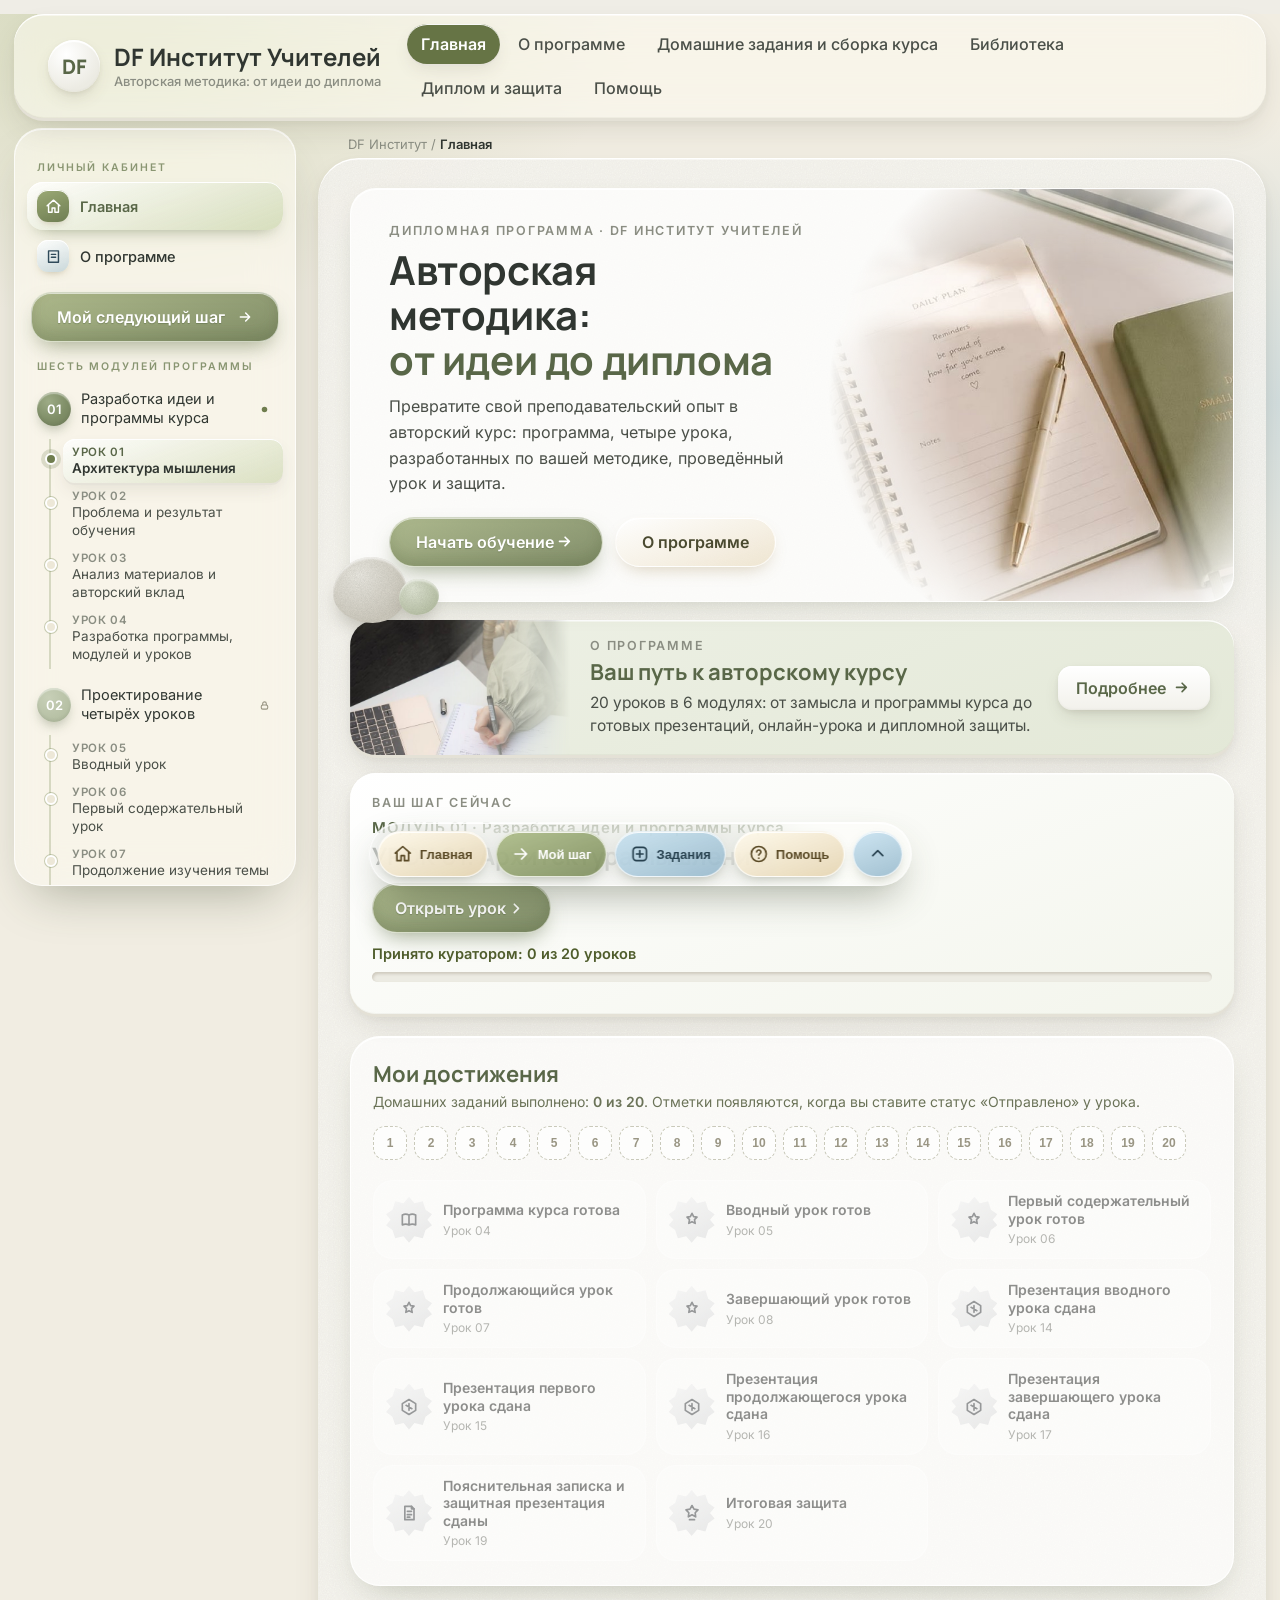
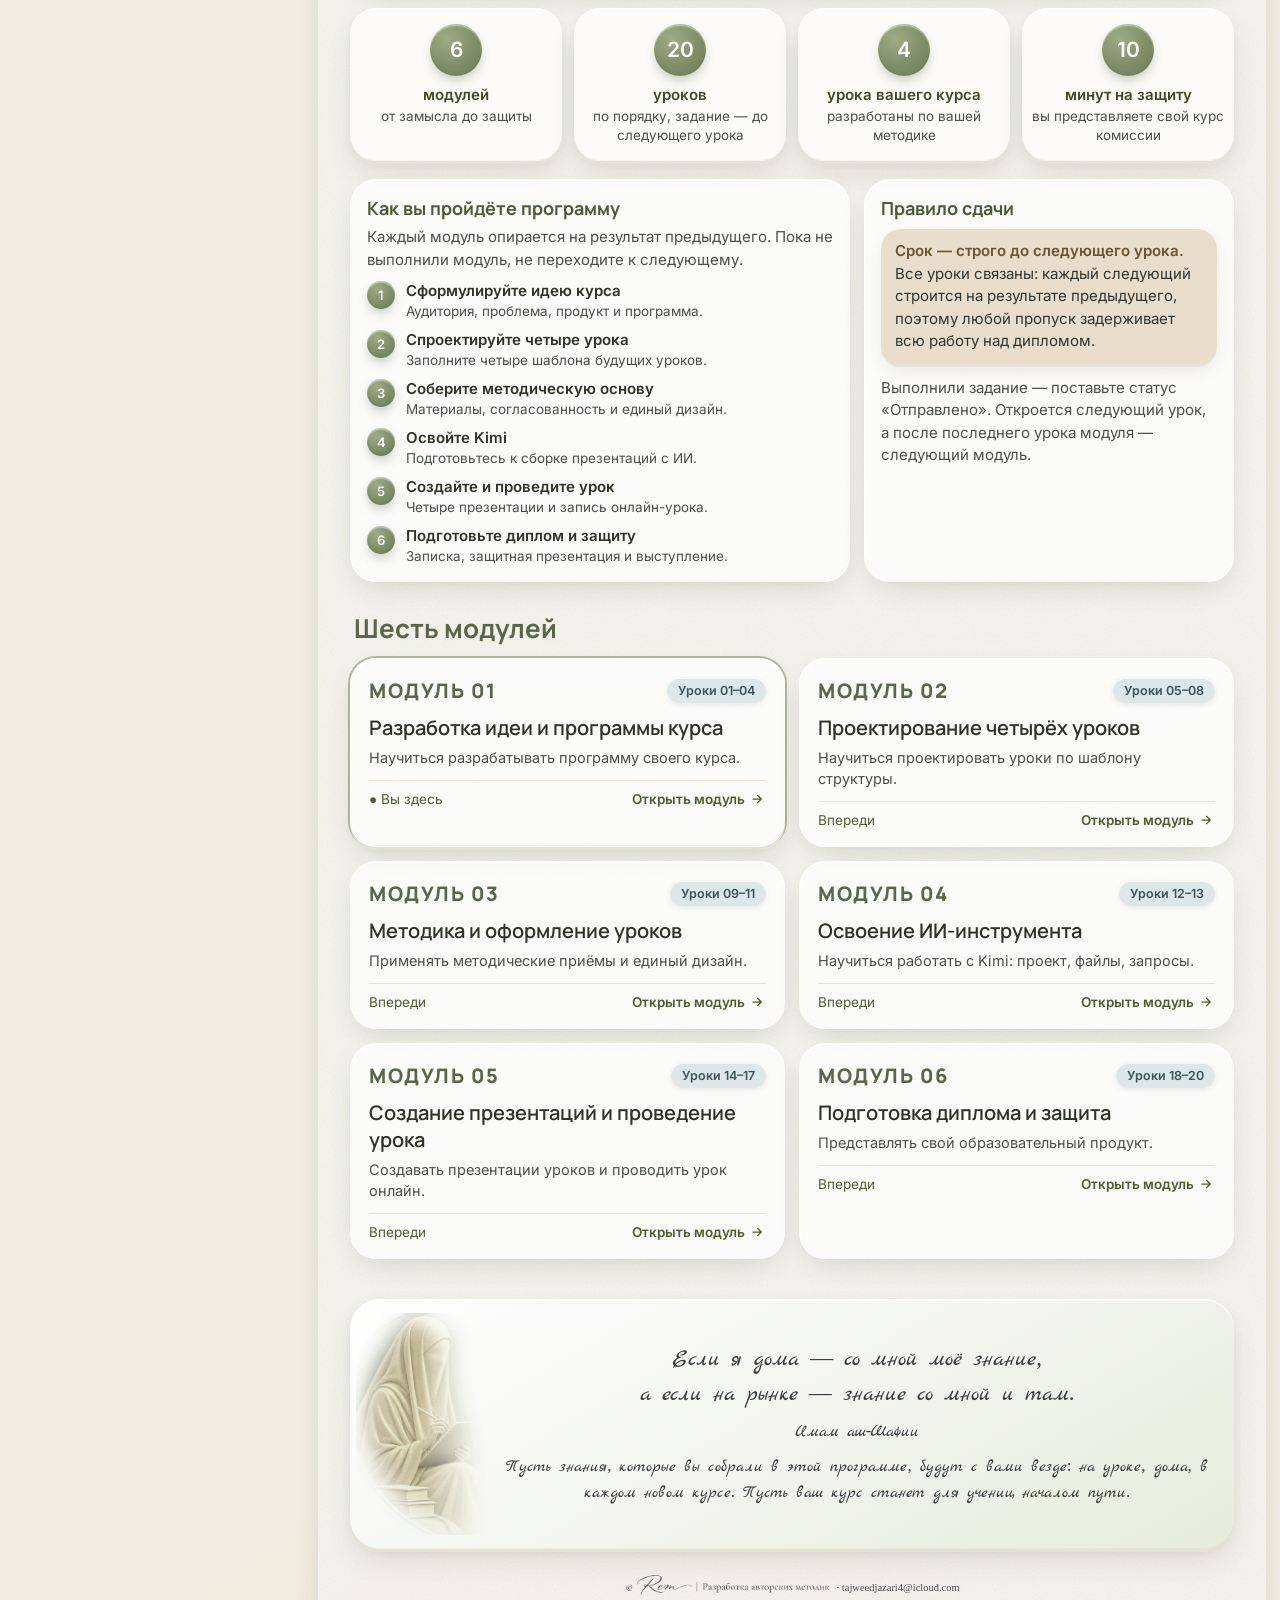
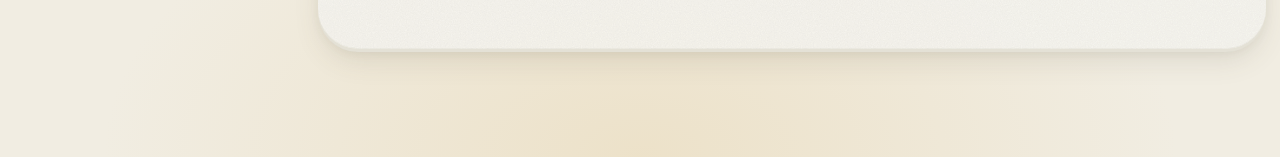
==== commit eedb3f53: "Почта: icloud.com (платформа, слайд 22 урока 1) Co-Authored-By: Claude Sonnet 5.5 <noreply@anthropic" ====
--- a/preview/index.html
+++ b/preview/index.html
@@ -501,7 +501,7 @@
 <div class="lockn">🔒 Откроется после урока 00. Сначала отправьте задание предыдущего урока.</div>
 <div class="lbody"><p class="ds">Для кого курс, точка А и точка Б, лист замысла.</p>
 <div class="row"><button class="mat" type="button" aria-expanded="false">Материалы <span>›</span></button><label class="stl">Статус <select class="sts" data-n="1"><option>Не начато</option><option>В работе</option><option>Отправлено</option><option>На проверке</option><option>Требуется доработка</option><option>Принято</option></select></label></div>
-<div class="fanw"><a class="ch pres" style="--i:0" href="#" data-view="zanyatie-01" data-pages="19">Презентация урока</a><a class="ch main" style="--i:1" href="konstruktor.html#l1">Выполнить задание</a></div></div></article><article class="les" id="z2" data-n="2" data-t="Проблема и результат обучения">
+<div class="fanw"><a class="ch pres" style="--i:0" href="#" data-view="zanyatie-01" data-pages="22">Презентация урока</a><a class="ch main" style="--i:1" href="konstruktor.html#l1">Выполнить задание</a></div></div></article><article class="les" id="z2" data-n="2" data-t="Проблема и результат обучения">
 <div class="lhd"><div class="ubig">УРОК 02</div><span class="now">Сейчас</span><span class="okm">✓ Пройден</span></div>
 <h3 class="lt">Проблема и результат обучения</h3>
 <div class="lockn">🔒 Откроется после урока 01. Сначала отправьте задание предыдущего урока.</div>
@@ -661,7 +661,7 @@
 <div class="fanw"><a class="ch add" style="--i:0" href="https://t.me/+A8v4YKrSgnRmODFk" target="_blank" rel="noopener">Группа «Экзамен Институт 2027»</a></div></div></article>
 <div class="endm"><div><b>Результат модуля 06</b><p>Дипломная работа и защита.</p><p class="endlock">🔒 Следующий модуль откроется, когда вы отправите все задания этого модуля.</p></div><a class="olb big" href="#diploma">К подготовке защиты →</a></div></section>
 
-<section class="page" id="page-lib"><div class="phead"><div><div class="k">МАТЕРИАЛЫ ПРОГРАММЫ</div><h1 class="ph">Библиотека материалов</h1></div><div class="pimg"><img src="img/books_shelf.jpg" alt=""></div></div><p class="lead">Все файлы программы в одном месте.</p><div class="lib box"><div class="libg"><b>Презентации уроков (PDF)</b><ul><li><a href="#" data-view="zanyatie-01" data-pages="19" target=_blank rel=noopener>01 · Архитектура мышления</a></li><li><a href="#" data-view="zanyatie-02" data-pages="22" target=_blank rel=noopener>02 · Проблема и результат обучения</a></li><li><a href="#" data-view="zanyatie-03" data-pages="22" target=_blank rel=noopener>03 · Анализ материалов и авторский вклад</a></li><li><a href="#" data-view="zanyatie-04" data-pages="22" target=_blank rel=noopener>04 · Разработка программы, модулей и уроков</a></li><li><a href="#" data-view="zanyatie-05" data-pages="20" target=_blank rel=noopener>05 · Вводный урок</a></li><li><a href="#" data-view="zanyatie-06" data-pages="21" target=_blank rel=noopener>06 · Первый содержательный урок</a></li><li><a href="#" data-view="zanyatie-07" data-pages="22" target=_blank rel=noopener>07 · Продолжение изучения темы</a></li><li><a href="#" data-view="zanyatie-08" data-pages="22" target=_blank rel=noopener>08 · Итоговый урок и проверка знаний</a></li><li><a href="#" data-view="zanyatie-09" data-pages="17" target=_blank rel=noopener>09 · Банк учебных материалов и приёмов</a></li><li><a href="#" data-view="zanyatie-10" data-pages="18" target=_blank rel=noopener>10 · Проверка структуры четырёх уроков</a></li><li><a href="#" data-view="zanyatie-11" data-pages="17" target=_blank rel=noopener>11 · Разработка единого дизайна</a></li><li><a href="#" data-view="zanyatie-18" data-pages="22" target=_blank rel=noopener>18 · Представление и продвижение авторского курса</a></li><li><a href="#" data-view="zanyatie-19" data-pages="19" target=_blank rel=noopener>19 · Пояснительная записка и защитная презентация</a></li></ul></div><div class="libg"><b>Шаблоны уроков</b><ul><li><a href="#" data-view="skelet-1" data-pages="16" target=_blank rel=noopener>Шаблон вводного урока (PDF)</a></li><li><a href="#" data-view="skelet-2" data-pages="22" target=_blank rel=noopener>Шаблон первого содержательного урока (PDF)</a></li><li><a href="#" data-view="skelet-3" data-pages="18" target=_blank rel=noopener>Шаблон продолжающегося урока (PDF)</a></li><li><a href="#" data-view="skelet-4" data-pages="20" target=_blank rel=noopener>Шаблон завершающего урока (PDF)</a></li><li><a href="../pdf/skelet-1.docx" download>Шаблон вводного урока (Word)</a></li><li><a href="../pdf/skelet-2.docx" download>Шаблон первого содержательного урока (Word)</a></li><li><a href="../pdf/skelet-3.docx" download>Шаблон продолжающегося урока (Word)</a></li><li><a href="../pdf/skelet-4.docx" download>Шаблон завершающего урока (Word)</a></li></ul></div><div class="libg"><b>Диплом</b><ul><li><a href="#" data-view="skelet-5" data-pages="11" target=_blank rel=noopener>Шаблон защитной презентации (PDF)</a></li><li><a href="../pdf/skelet-5.docx" download>Шаблон защитной презентации (Word)</a></li><li><a href="../pdf/zapiska-shablon.docx" download>Шаблон пояснительной записки (Word)</a></li><li><a href="../pdf/zapiska-shablon.pdf" target=_blank rel=noopener>Шаблон пояснительной записки (PDF)</a></li><li><a href="../pdf/zapiska-obrazec-podrobnyj.docx" download>Подробный образец записки (Word)</a></li><li><a href="../pdf/zapiska-obrazec-podrobnyj.pdf" target=_blank rel=noopener>Подробный образец записки (PDF)</a></li></ul></div><div class="libg"><b>Инструкции и видео</b><ul><li><a href="kimi-1.html">Начало работы с Kimi</a></li><li><a href="kimi-2.html">Создание презентаций с помощью Kimi</a></li><li><a href="https://t.me/+zDj6L_XIXr84NDM0" target=_blank rel=noopener>▶ Видео сборки презентации (группа ДЗ)</a></li></ul></div><div class="libg"><b>Дополнительно</b><ul><li><a href="../pdf/nabor-uchenic.pdf" target=_blank rel=noopener>Набор учениц (PDF)</a></li><li><a href="https://t.me/+zDj6L_XIXr84NDM0" target=_blank rel=noopener>Банк приёмов и материалов (Telegram)</a></li></ul></div></div></section>
+<section class="page" id="page-lib"><div class="phead"><div><div class="k">МАТЕРИАЛЫ ПРОГРАММЫ</div><h1 class="ph">Библиотека материалов</h1></div><div class="pimg"><img src="img/books_shelf.jpg" alt=""></div></div><p class="lead">Все файлы программы в одном месте.</p><div class="lib box"><div class="libg"><b>Презентации уроков (PDF)</b><ul><li><a href="#" data-view="zanyatie-01" data-pages="22" target=_blank rel=noopener>01 · Архитектура мышления</a></li><li><a href="#" data-view="zanyatie-02" data-pages="22" target=_blank rel=noopener>02 · Проблема и результат обучения</a></li><li><a href="#" data-view="zanyatie-03" data-pages="22" target=_blank rel=noopener>03 · Анализ материалов и авторский вклад</a></li><li><a href="#" data-view="zanyatie-04" data-pages="22" target=_blank rel=noopener>04 · Разработка программы, модулей и уроков</a></li><li><a href="#" data-view="zanyatie-05" data-pages="20" target=_blank rel=noopener>05 · Вводный урок</a></li><li><a href="#" data-view="zanyatie-06" data-pages="21" target=_blank rel=noopener>06 · Первый содержательный урок</a></li><li><a href="#" data-view="zanyatie-07" data-pages="22" target=_blank rel=noopener>07 · Продолжение изучения темы</a></li><li><a href="#" data-view="zanyatie-08" data-pages="22" target=_blank rel=noopener>08 · Итоговый урок и проверка знаний</a></li><li><a href="#" data-view="zanyatie-09" data-pages="17" target=_blank rel=noopener>09 · Банк учебных материалов и приёмов</a></li><li><a href="#" data-view="zanyatie-10" data-pages="18" target=_blank rel=noopener>10 · Проверка структуры четырёх уроков</a></li><li><a href="#" data-view="zanyatie-11" data-pages="17" target=_blank rel=noopener>11 · Разработка единого дизайна</a></li><li><a href="#" data-view="zanyatie-18" data-pages="22" target=_blank rel=noopener>18 · Представление и продвижение авторского курса</a></li><li><a href="#" data-view="zanyatie-19" data-pages="19" target=_blank rel=noopener>19 · Пояснительная записка и защитная презентация</a></li></ul></div><div class="libg"><b>Шаблоны уроков</b><ul><li><a href="#" data-view="skelet-1" data-pages="16" target=_blank rel=noopener>Шаблон вводного урока (PDF)</a></li><li><a href="#" data-view="skelet-2" data-pages="22" target=_blank rel=noopener>Шаблон первого содержательного урока (PDF)</a></li><li><a href="#" data-view="skelet-3" data-pages="18" target=_blank rel=noopener>Шаблон продолжающегося урока (PDF)</a></li><li><a href="#" data-view="skelet-4" data-pages="20" target=_blank rel=noopener>Шаблон завершающего урока (PDF)</a></li><li><a href="../pdf/skelet-1.docx" download>Шаблон вводного урока (Word)</a></li><li><a href="../pdf/skelet-2.docx" download>Шаблон первого содержательного урока (Word)</a></li><li><a href="../pdf/skelet-3.docx" download>Шаблон продолжающегося урока (Word)</a></li><li><a href="../pdf/skelet-4.docx" download>Шаблон завершающего урока (Word)</a></li></ul></div><div class="libg"><b>Диплом</b><ul><li><a href="#" data-view="skelet-5" data-pages="11" target=_blank rel=noopener>Шаблон защитной презентации (PDF)</a></li><li><a href="../pdf/skelet-5.docx" download>Шаблон защитной презентации (Word)</a></li><li><a href="../pdf/zapiska-shablon.docx" download>Шаблон пояснительной записки (Word)</a></li><li><a href="../pdf/zapiska-shablon.pdf" target=_blank rel=noopener>Шаблон пояснительной записки (PDF)</a></li><li><a href="../pdf/zapiska-obrazec-podrobnyj.docx" download>Подробный образец записки (Word)</a></li><li><a href="../pdf/zapiska-obrazec-podrobnyj.pdf" target=_blank rel=noopener>Подробный образец записки (PDF)</a></li></ul></div><div class="libg"><b>Инструкции и видео</b><ul><li><a href="kimi-1.html">Начало работы с Kimi</a></li><li><a href="kimi-2.html">Создание презентаций с помощью Kimi</a></li><li><a href="https://t.me/+zDj6L_XIXr84NDM0" target=_blank rel=noopener>▶ Видео сборки презентации (группа ДЗ)</a></li></ul></div><div class="libg"><b>Дополнительно</b><ul><li><a href="../pdf/nabor-uchenic.pdf" target=_blank rel=noopener>Набор учениц (PDF)</a></li><li><a href="https://t.me/+zDj6L_XIXr84NDM0" target=_blank rel=noopener>Банк приёмов и материалов (Telegram)</a></li></ul></div></div></section>
 
 <section class="page" id="page-tasks"><div class="k">ПРАКТИЧЕСКАЯ РАБОТА</div><h1 class="ph">Как сдать задание</h1>
 <div class="box"><ol class="steps6"><li><span class="dot">1</span><div><b>Откройте урок</b><small>Выберите в списке урок, по которому делаете задание.</small></div></li><li><span class="dot">2</span><div><b>Выполните задание в разделе «Домашние задания и сборка курса»</b><small>Заполните все поля урока. Синий текст — пример, он исчезнет, когда вы начнёте писать.</small></div></li><li><span class="dot">3</span><div><b>Отправьте боту</b><small>Кнопка «Скопировать и отправить боту» откроет бота @dz_df2027_bot: вставьте текст и отправьте. Куратор получит задание.</small></div></li><li><span class="dot">4</span><div><b>Приложите фото или скриншот</b><small>Если часть задания вы делали от руки или на печати, отправьте боту фото или скриншот в том же чате.</small></div></li><li><span class="dot">5</span><div><b>Поставьте статус «Отправлено»</b><small>Откроется следующий урок.</small></div></li></ol>
@@ -683,7 +683,7 @@
 <div class="authorx farewell"><img src="img/girl_soft_b.webp" alt="" loading="lazy" decoding="async"><div>
 <p class="ar">Если я дома — со мной моё знание,<br>а если на рынке — знание со мной и там.</p>
 <p class="src">Имам аш-Шафии</p><p class="wish2">Пусть знания, которые вы собрали в этой программе, будут с вами везде: на уроке, дома, в каждом новом курсе. Пусть ваш курс станет для учениц началом пути.</p></div></div>
-<footer><img src="../img/rem_graphite.png" alt="Rem"><span>· tajweedjazari4@cloud.com</span></footer>
+<footer><img src="../img/rem_graphite.png" alt="Rem"><span>· tajweedjazari4@icloud.com</span></footer>
 </div></main><div class="vwr" id="vwr" hidden><div class="vcard"><div class="vtop"><b id="vtt"></b><span id="vcnt"></span><button id="vx" type="button" aria-label="Закрыть">✕</button></div><div class="vstage"><div class="vst" id="vst"></div><button class="vnav vp" id="vp" type="button" aria-label="Назад">‹</button><button class="vnav vn" id="vn" type="button" aria-label="Вперёд">›</button></div><div class="vbar"><i id="vbi"></i></div><div class="vhint">Листайте вправо или нажмите на соседний слайд</div></div></div><script>window.SLP="../";
 (function(){
 var S={get:function(k){try{return localStorage.getItem('dfk_'+k)}catch(e){return null}},set:function(k,v){try{localStorage.setItem('dfk_'+k,v)}catch(e){}}};
